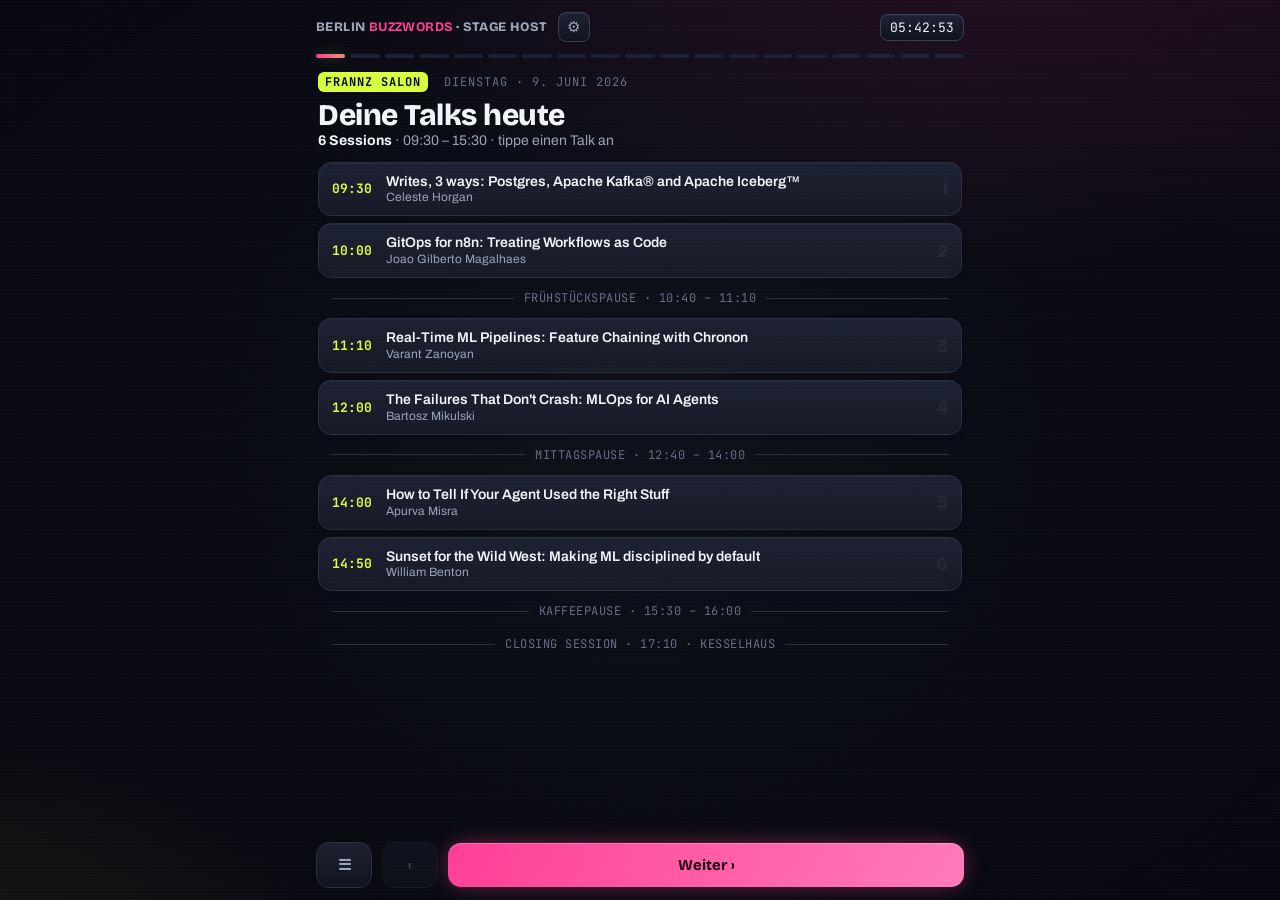
==== v2/index.html @ 4cacd357 "Add v2/ with redesigned Stage Host; restore original at root - index.html (root): original design, f" ====
<!DOCTYPE html>
<html lang="de">
<head>
<meta charset="UTF-8">
<meta name="viewport" content="width=device-width, initial-scale=1.0, viewport-fit=cover">
<title>Stage Host · Frannz Salon · Di 9. Juni</title>
<link rel="preconnect" href="https://fonts.googleapis.com">
<link rel="preconnect" href="https://fonts.gstatic.com" crossorigin>
<link href="https://fonts.googleapis.com/css2?family=Bricolage+Grotesque:opsz,wght@12..96,500;12..96,700;12..96,800&family=Archivo:wght@400;500;600&family=JetBrains+Mono:wght@500;700&display=swap" rel="stylesheet">
<style>
  :root{
    --bg:#070810;
    --bg2:#0f121c;
    --card:#151925;
    --card2:#1b2031;
    --line:#272d3e;
    --line2:#353d54;
    --ink:#f1f4fa;
    --mut:#99a2b8;
    --dim:#646c85;
    --accent:#d7ff3e;      /* electric lime – live signal / active */
    --accent-dim:#9cbf1d;
    --magenta:#ff3d93;     /* buzzwords brand spark */
    --amber:#ffb22e;       /* 10 min cue */
    --red:#ff544c;         /* 5 min / overrun */
    --green:#3fe39a;
    --radius:16px;
    --shadow:0 28px 70px -26px rgba(0,0,0,.85);
    --glow-lime:0 0 0 1px rgba(215,255,62,.55), 0 0 24px -3px rgba(215,255,62,.42);
    --glow-mag:0 0 22px -4px rgba(255,61,147,.55);
  }
  *{box-sizing:border-box;margin:0;padding:0;-webkit-tap-highlight-color:transparent}
  html,body{height:100%}
  body{
    background:
      radial-gradient(1300px 680px at 84% -14%, rgba(255,61,147,.14), transparent 60%),
      radial-gradient(1000px 560px at -12% 112%, rgba(215,255,62,.09), transparent 55%),
      radial-gradient(820px 820px at 50% 46%, rgba(38,45,66,.20), transparent 70%),
      var(--bg);
    color:var(--ink);
    font-family:"Archivo",system-ui,sans-serif;
    overflow:hidden;
    -webkit-font-smoothing:antialiased;
  }
  .app{height:100dvh;display:flex;flex-direction:column;max-width:680px;margin:0 auto;position:relative}

  /* top bar */
  .top{
    display:flex;align-items:center;gap:10px;
    padding:calc(env(safe-area-inset-top) + 12px) 16px 12px;
  }
  .brand{font-family:"Bricolage Grotesque";font-weight:800;letter-spacing:.4px;font-size:13px;color:var(--mut);text-transform:uppercase}
  .brand b{color:var(--magenta)}
  .clock{margin-left:auto;font-family:"JetBrains Mono";font-size:13px;color:var(--mut);background:var(--bg2);border:1px solid var(--line);padding:4px 9px;border-radius:8px}
  .gear{background:var(--bg2);border:1px solid var(--line);color:var(--mut);width:32px;height:30px;border-radius:8px;font-size:15px;cursor:pointer}
  .gear:active{transform:scale(.94)}

  /* progress dots */
  .rail{display:flex;gap:5px;padding:0 16px 8px}
  .rail .seg{flex:1;height:4px;border-radius:3px;background:var(--line);overflow:hidden;position:relative}
  .rail .seg.done{background:var(--mut)}
  .rail .seg.active{background:linear-gradient(90deg,var(--magenta),var(--accent))}

  /* stage */
  .stage{flex:1;position:relative;overflow:hidden}
  .slide{position:absolute;inset:0;padding:8px 18px 14px;display:flex;flex-direction:column;overflow-y:auto;
    opacity:0;transform:translateX(28px);pointer-events:none;transition:opacity .28s ease,transform .28s ease}
  .slide.show{opacity:1;transform:none;pointer-events:auto}
  .slide.left{transform:translateX(-28px)}

  .kicker{font-family:"JetBrains Mono";font-size:12px;letter-spacing:1px;text-transform:uppercase;color:var(--dim)}
  .kicker .pill{color:var(--bg);background:var(--accent);padding:2px 7px;border-radius:6px;font-weight:700;margin-right:8px}
  .kicker .ph{color:var(--magenta)}

  /* AGENDA */
  .agenda h1{font-family:"Bricolage Grotesque";font-weight:800;font-size:30px;line-height:1.02;margin:10px 0 2px;letter-spacing:-.5px}
  .agenda .sub{color:var(--mut);font-size:14px;margin-bottom:14px}
  .agenda .sub b{color:var(--ink)}
  .list{display:flex;flex-direction:column;gap:7px;padding-bottom:8px}
  .row{display:flex;align-items:center;gap:12px;background:var(--card);border:1px solid var(--line);border-radius:13px;padding:11px 13px;cursor:pointer;transition:border-color .15s,transform .08s}
  .row:active{transform:scale(.99)}
  .row .t{font-family:"JetBrains Mono";font-size:13px;color:var(--accent);min-width:42px;font-weight:700}
  .row .tt{font-size:14px;font-weight:600;line-height:1.2}
  .row .sp{font-size:12px;color:var(--mut)}
  .row .num{margin-left:auto;font-family:"Bricolage Grotesque";font-weight:800;font-size:18px;color:var(--line)}
  .row.now{border-color:var(--accent);box-shadow:0 0 0 1px var(--accent) inset}
  .row.now .num{color:var(--accent)}
  .brk{display:flex;align-items:center;gap:10px;padding:5px 13px;color:var(--dim);font-size:12px;font-family:"JetBrains Mono";text-transform:uppercase;letter-spacing:.5px}
  .brk::before,.brk::after{content:"";height:1px;background:var(--line);flex:1}
  .nowtag{margin-left:6px;font-family:"JetBrains Mono";font-size:10px;color:var(--bg);background:var(--magenta);padding:1px 6px;border-radius:20px;letter-spacing:.5px}

  /* OVERVIEW */
  .timeblock{font-family:"JetBrains Mono";font-weight:700;font-size:15px;color:var(--ink);margin-top:6px}
  .timeblock .dur{color:var(--mut);font-weight:500}
  .ov-title{font-family:"Bricolage Grotesque";font-weight:800;font-size:27px;line-height:1.05;letter-spacing:-.5px;margin:8px 0 14px}
  .spk{display:flex;align-items:center;gap:14px;background:var(--card);border:1px solid var(--line);border-radius:16px;padding:13px}
  .ava{width:74px;height:74px;border-radius:13px;object-fit:cover;background:var(--bg2);flex-shrink:0;border:1px solid var(--line)}
  .ava.ph{display:flex;align-items:center;justify-content:center;font-family:"Bricolage Grotesque";font-weight:800;font-size:26px;color:var(--magenta)}
  .spk .nm{font-family:"Bricolage Grotesque";font-weight:700;font-size:20px;line-height:1.05}
  .spk .rl{font-size:13px;color:var(--mut);margin-top:3px;line-height:1.25}
  .tags{display:flex;flex-wrap:wrap;gap:6px;margin-top:12px}
  .tag{font-size:11px;font-family:"JetBrains Mono";color:var(--mut);border:1px solid var(--line);border-radius:20px;padding:3px 9px}
  .startbox{margin-top:auto;padding-top:14px}
  .startlabel{font-size:12px;color:var(--dim);font-family:"JetBrains Mono";text-transform:uppercase;letter-spacing:1px}
  .starttime{font-family:"JetBrains Mono";font-weight:700;font-size:40px;line-height:1;margin-top:4px;letter-spacing:-1px}
  .starttime.live{color:var(--green)}
  .starttime.soon{color:var(--amber)}
  .starttime.done{color:var(--dim)}
  .starttime .u{font-size:18px;font-weight:500;color:var(--mut);letter-spacing:0}
  .startclock{font-family:"JetBrains Mono";font-size:14px;color:var(--mut);margin-top:6px}

  /* ANMODERATION */
  .anm-name{font-family:"Bricolage Grotesque";font-weight:700;font-size:18px;margin:8px 0 2px}
  .anm-name span{color:var(--magenta)}
  .script{background:var(--card);border:1px solid var(--line);border-left:3px solid var(--magenta);border-radius:14px;padding:18px 19px;font-size:23px;line-height:1.55;margin-top:10px}
  .script .sent{display:block;margin-bottom:9px}
  .script .hand{display:block;margin-top:14px;color:var(--accent);font-weight:700;font-size:24px}
  .anm-hint{margin-top:12px;font-size:12.5px;color:var(--mut);display:flex;gap:8px;align-items:flex-start;line-height:1.35}
  .anm-hint b{color:var(--ink)}
  .ttsbtn{display:inline-flex;align-items:center;gap:7px;margin-top:12px;background:var(--card);border:1px solid var(--line);color:var(--ink);font-family:"Bricolage Grotesque";font-weight:700;font-size:15px;padding:11px 17px;border-radius:11px;cursor:pointer}
  .ttsbtn:active{transform:scale(.98)}
  .ttsbtn.on{background:var(--magenta);border-color:var(--magenta);color:#1a0010}
  .ttsbtn:disabled{opacity:.5;cursor:default}

  /* COUNTDOWN */
  .cd-wrap{flex:1;display:flex;flex-direction:column;align-items:center;justify-content:center;text-align:center;gap:2px}
  .cd-for{font-size:14px;color:var(--mut);max-width:90%}
  .cd-for b{color:var(--ink)}
  .cd-time{font-family:"JetBrains Mono";font-weight:700;font-size:23vw;line-height:.92;letter-spacing:-2px;color:var(--green);transition:color .3s;cursor:pointer}
  .fstip{font-size:11px;color:var(--dim);font-family:"JetBrains Mono";letter-spacing:.5px;margin-top:2px}
  /* fullscreen speaker timer */
  .fs{position:fixed;inset:0;background:#04050a;display:none;flex-direction:column;align-items:center;justify-content:center;z-index:60;cursor:pointer}
  .fs.open{display:flex}
  .fs .num{font-family:"JetBrains Mono";font-weight:700;line-height:.86;font-size:42vw;letter-spacing:-4px;color:var(--green)}
  .fs .num.amber{color:var(--amber)}
  .fs .num.red{color:var(--red)}
  .fs .unit{font-family:"Bricolage Grotesque";font-weight:700;font-size:9vw;color:var(--mut);text-transform:uppercase;letter-spacing:6px;margin-top:1vw}
  .fs .sub{font-family:"JetBrains Mono";font-size:8vw;color:var(--dim);margin-top:4vw}
  .fs .hintc{position:absolute;bottom:calc(env(safe-area-inset-bottom) + 16px);font-size:12px;color:#262c3b;font-family:"JetBrains Mono";letter-spacing:1px}
  @media(min-width:520px){.fs .num{font-size:230px}.fs .unit{font-size:48px}.fs .sub{font-size:42px}}
  @media(min-width:520px){.cd-time{font-size:120px}}
  .cd-time.amber{color:var(--amber)}.cd-time.red{color:var(--red)}.cd-time.over{color:var(--red)}.cd-time.idle{color:var(--dim)}
  .cd-state{font-family:"JetBrains Mono";font-size:13px;letter-spacing:1px;text-transform:uppercase;color:var(--dim);min-height:18px}
  .cue{font-family:"JetBrains Mono";font-weight:700;font-size:14px;padding:6px 14px;border-radius:30px;margin-top:4px;min-height:0;opacity:0;transition:opacity .25s}
  .cue.on{opacity:1}
  .cue.c10{background:rgba(255,178,46,.15);color:var(--amber);border:1px solid var(--amber)}
  .cue.c5{background:rgba(255,90,82,.15);color:var(--red);border:1px solid var(--red)}
  .checklist{display:flex;gap:7px;flex-wrap:wrap;justify-content:center;margin-top:14px}
  .chk{font-size:12px;color:var(--mut);border:1px solid var(--line);background:var(--card);border-radius:20px;padding:6px 11px;cursor:pointer;transition:.12s}
  .chk:active{transform:scale(.96)}
  .chk.done{color:var(--green);border-color:var(--green);background:rgba(70,224,160,.08)}
  .chk.done::before{content:"✓ "}
  /* next-event footer */
  .nextbar{margin-top:14px;border-top:1px solid var(--line);padding-top:11px}
  .nextbar .lab{font-family:"JetBrains Mono";font-size:11px;letter-spacing:1px;text-transform:uppercase;color:var(--dim)}
  .nextbar .main{display:flex;align-items:baseline;gap:9px;margin-top:3px;flex-wrap:wrap}
  .nextbar .when{font-family:"JetBrains Mono";font-weight:700;font-size:16px;color:#ffffff;background:#1e2433;border:1px solid #323a4f;padding:4px 10px;border-radius:8px}
  .nextbar .when.brk{color:#fff;background:#7a1f4e;border-color:#a83a6e}
  /* speaker links */
  .links{display:flex;flex-wrap:wrap;gap:7px;margin-top:12px}
  .lnk{font-size:12.5px;color:var(--accent);text-decoration:none;border:1px solid var(--line);background:var(--card);border-radius:9px;padding:6px 11px}
  .lnk:active{transform:scale(.97)}
  /* end-time shift */
  .endshift{display:flex;align-items:center;gap:8px;margin-top:14px;font-size:12px;color:var(--mut);font-family:"JetBrains Mono"}
  .endshift button{width:36px;height:32px;border-radius:8px;border:1px solid var(--line);background:var(--card);color:var(--ink);font-size:16px;cursor:pointer}
  .endshift button:active{transform:scale(.95)}
  .endshift .eff{color:var(--ink);font-weight:700}
  .endshift .info{color:var(--amber)}
  .nextbar .desc{font-size:14px;color:var(--ink)}
  .nextbar .delta{font-family:"JetBrains Mono";font-size:12px;color:var(--mut)}
  .nextbar .after{font-size:12.5px;color:var(--mut);margin-top:4px}

  /* attendance */
  .att{display:flex;align-items:center;gap:8px;margin-top:10px;font-size:12px;color:var(--dim);font-family:"JetBrains Mono";text-transform:uppercase;letter-spacing:.5px}
  .att .opt{border:1px solid var(--line);border-radius:8px;padding:4px 10px;cursor:pointer;color:var(--mut);letter-spacing:0;text-transform:none;font-size:12px}
  .att .opt.sel{border-color:var(--accent);color:var(--accent);background:rgba(215,255,66,.07)}

  /* nav */
  .nav{display:flex;align-items:center;gap:10px;padding:10px 16px calc(env(safe-area-inset-bottom) + 12px)}
  .nav button{flex:1;background:var(--card);border:1px solid var(--line);color:var(--ink);font-family:"Bricolage Grotesque";font-weight:700;font-size:15px;padding:13px;border-radius:13px;cursor:pointer;transition:.1s;display:flex;align-items:center;justify-content:center;gap:7px}
  .nav button:active{transform:scale(.98)}
  .nav button.prev{flex:0 0 56px;color:var(--mut)}
  .nav button.next{background:linear-gradient(120deg,var(--magenta),#ff7ab8);border:none;color:#1a0010}
  .nav button:disabled{opacity:.35}
  .nav .home{flex:0 0 56px;background:var(--bg2);color:var(--mut)}

  /* settings sheet */
  .sheet{position:absolute;inset:0;background:rgba(6,7,11,.6);backdrop-filter:blur(4px);display:none;align-items:flex-end;z-index:30}
  .sheet.open{display:flex}
  .sheet .panel{width:100%;background:var(--bg2);border-top:1px solid var(--line);border-radius:20px 20px 0 0;padding:18px 20px calc(env(safe-area-inset-bottom) + 22px);box-shadow:var(--shadow)}
  .sheet h3{font-family:"Bricolage Grotesque";font-size:18px;margin-bottom:4px}
  .sheet p{font-size:13px;color:var(--mut);line-height:1.4;margin-bottom:14px}
  .offset{display:flex;align-items:center;gap:12px;justify-content:center}
  .offset button{width:48px;height:48px;border-radius:12px;border:1px solid var(--line);background:var(--card);color:var(--ink);font-size:22px;font-family:"JetBrains Mono";cursor:pointer}
  .offset .val{font-family:"JetBrains Mono";font-weight:700;font-size:26px;min-width:96px;text-align:center}
  .offset .val small{display:block;font-size:11px;color:var(--dim);font-weight:500;letter-spacing:.5px}
  .sheet .close{margin-top:16px;width:100%;padding:13px;border-radius:12px;border:none;background:var(--accent);color:#10130a;font-family:"Bricolage Grotesque";font-weight:700;font-size:15px;cursor:pointer}
  .sheet .reset{margin-top:8px;width:100%;padding:11px;border-radius:12px;border:1px solid var(--line);background:transparent;color:var(--mut);font-size:13px;cursor:pointer}

  /* ============================================================
     BACKSTAGE BROADCAST CONSOLE — design pass (CSS only)
     Atmosphere · depth · motion · escalating signal color
     ============================================================ */

  /* film grain + scanline + vignette — decorative, non-interactive */
  body::before{
    content:"";position:fixed;inset:0;z-index:9999;pointer-events:none;opacity:.045;
    mix-blend-mode:overlay;
    background-image:url("data:image/svg+xml,%3Csvg xmlns='http://www.w3.org/2000/svg' width='140' height='140'%3E%3Cfilter id='n'%3E%3CfeTurbulence type='fractalNoise' baseFrequency='0.85' numOctaves='3' stitchTiles='stitch'/%3E%3C/filter%3E%3Crect width='100%25' height='100%25' filter='url(%23n)'/%3E%3C/svg%3E");
  }
  body::after{
    content:"";position:fixed;inset:0;z-index:9998;pointer-events:none;
    background:
      repeating-linear-gradient(0deg, rgba(255,255,255,.016) 0 1px, transparent 1px 3px),
      radial-gradient(100% 100% at 50% 50%, transparent 60%, rgba(0,0,0,.4) 100%);
  }

  ::selection{background:var(--accent);color:#0a0d05}

  /* slide enter — orchestrated reveal on every render */
  .slide.show{animation:slideIn .44s cubic-bezier(.22,.85,.3,1) both}
  @keyframes slideIn{from{opacity:0;transform:translateX(22px) scale(.985)}to{opacity:1;transform:none}}
  .slide.show > *{animation:rise .5s cubic-bezier(.22,.85,.3,1) both}
  .slide.show > *:nth-child(1){animation-delay:.04s}
  .slide.show > *:nth-child(2){animation-delay:.10s}
  .slide.show > *:nth-child(3){animation-delay:.16s}
  .slide.show > *:nth-child(4){animation-delay:.22s}
  .slide.show > *:nth-child(5){animation-delay:.28s}
  .slide.show > *:nth-child(n+6){animation-delay:.32s}
  @keyframes rise{from{opacity:0;transform:translateY(11px)}to{opacity:1;transform:none}}

  /* top bar chrome — machined feel */
  .brand b{color:var(--magenta);text-shadow:var(--glow-mag)}
  .clock{background:linear-gradient(180deg,var(--card2),var(--bg2));border-color:var(--line2);
    box-shadow:inset 0 1px 0 rgba(255,255,255,.04);color:var(--ink)}
  .gear{background:linear-gradient(180deg,var(--card2),var(--bg2));border-color:var(--line2);
    box-shadow:inset 0 1px 0 rgba(255,255,255,.04);transition:transform .08s,border-color .15s}
  .gear:hover{border-color:var(--accent);color:var(--accent)}

  /* progress rail — animated live segment */
  .rail .seg{height:4px;background:#1a2031}
  .rail .seg.done{background:linear-gradient(90deg,var(--accent-dim),var(--mut))}
  .rail .seg.active{background:linear-gradient(90deg,var(--magenta),var(--accent));
    background-size:220% 100%;animation:railShimmer 2.6s linear infinite;
    box-shadow:0 0 12px -1px rgba(215,255,62,.5)}
  @keyframes railShimmer{to{background-position:-220% 0}}

  /* agenda rows — layered cards w/ staggered entrance + signal bar */
  .agenda h1{background:linear-gradient(96deg,var(--ink) 58%,var(--accent));-webkit-background-clip:text;background-clip:text;-webkit-text-fill-color:transparent;color:transparent}
  .row{position:relative;overflow:hidden;
    background:linear-gradient(180deg,var(--card2),var(--card));
    box-shadow:inset 0 1px 0 rgba(255,255,255,.03),0 2px 10px -6px rgba(0,0,0,.6);
    transition:border-color .15s,transform .08s,box-shadow .2s}
  .row:hover{border-color:var(--line2)}
  .list > *{animation:rise .5s cubic-bezier(.22,.85,.3,1) both}
  .list > *:nth-child(1){animation-delay:.06s}
  .list > *:nth-child(2){animation-delay:.10s}
  .list > *:nth-child(3){animation-delay:.14s}
  .list > *:nth-child(4){animation-delay:.18s}
  .list > *:nth-child(5){animation-delay:.22s}
  .list > *:nth-child(6){animation-delay:.26s}
  .list > *:nth-child(7){animation-delay:.30s}
  .list > *:nth-child(n+8){animation-delay:.34s}
  .row.now{border-color:var(--accent);box-shadow:var(--glow-lime),inset 0 1px 0 rgba(255,255,255,.05)}
  .row.now::before{content:"";position:absolute;left:0;top:9px;bottom:9px;width:3px;border-radius:0 3px 3px 0;
    background:linear-gradient(var(--accent),var(--magenta))}
  .row .num{color:#222838}

  /* "now" tag — recording-light pulse */
  .nowtag{color:#1a0010;background:var(--magenta);box-shadow:var(--glow-mag);animation:pulseTag 2s ease-in-out infinite}
  @keyframes pulseTag{0%,100%{box-shadow:0 0 0 0 rgba(255,61,147,0)}50%{box-shadow:0 0 16px -1px rgba(255,61,147,.7)}}

  /* speaker / cards — depth */
  .spk{background:linear-gradient(180deg,var(--card2),var(--card));box-shadow:var(--shadow),inset 0 1px 0 rgba(255,255,255,.03)}
  .ava{box-shadow:0 6px 18px -8px rgba(0,0,0,.7)}
  .ov-title{background:linear-gradient(94deg,var(--ink) 64%,var(--magenta));-webkit-background-clip:text;background-clip:text;-webkit-text-fill-color:transparent;color:transparent}
  .tag{background:rgba(255,255,255,.015)}
  .lnk{transition:border-color .15s,color .15s,transform .08s}
  .lnk:hover{border-color:var(--accent);color:var(--accent)}

  /* teleprompter script — the hero surface */
  .script{background:linear-gradient(180deg,var(--card2),var(--card));border-left-width:3px;
    box-shadow:var(--shadow),inset 0 1px 0 rgba(255,255,255,.03);position:relative;overflow:hidden}
  .script::before{content:"";position:absolute;left:0;top:0;bottom:0;width:3px;
    background:linear-gradient(var(--magenta),transparent);filter:blur(3px);opacity:.7}
  .script .hand{text-shadow:0 0 22px rgba(215,255,62,.4)}
  .ttsbtn{background:linear-gradient(180deg,var(--card2),var(--card));transition:transform .08s,border-color .15s,box-shadow .2s}
  .ttsbtn:hover{border-color:var(--magenta)}
  .ttsbtn.on{box-shadow:var(--glow-mag);animation:pulseTag 1.6s ease-in-out infinite}

  /* countdown — the centerpiece; glow escalates with state */
  .cd-time{text-shadow:0 0 34px rgba(63,227,154,.32);transition:color .3s,text-shadow .3s}
  .cd-time.amber{text-shadow:0 0 34px rgba(255,178,46,.36)}
  .cd-time.red,.cd-time.over{text-shadow:0 0 38px rgba(255,84,76,.42);animation:throb 1.1s ease-in-out infinite}
  .cd-time.idle{text-shadow:none}
  @keyframes throb{0%,100%{opacity:1}50%{opacity:.74}}
  .cd-state{color:var(--mut)}
  .cue.on{animation:cueIn .3s cubic-bezier(.22,.85,.3,1) both}
  @keyframes cueIn{from{opacity:0;transform:translateY(5px)}to{opacity:1;transform:none}}

  /* checklist / attendance toggles */
  .chk{background:linear-gradient(180deg,var(--card2),var(--card));transition:.14s}
  .chk:hover{border-color:var(--line2)}
  .chk.done{box-shadow:0 0 0 1px rgba(63,227,154,.4),0 0 16px -6px rgba(63,227,154,.5)}
  .att .opt.sel{box-shadow:0 0 14px -6px rgba(215,255,62,.6)}
  .endshift button{background:linear-gradient(180deg,var(--card2),var(--card));transition:transform .08s,border-color .15s}
  .endshift button:hover{border-color:var(--accent);color:var(--accent)}

  /* next-up footer chips */
  .nextbar .when{background:linear-gradient(180deg,#222a3c,#161b29);border-color:var(--line2);
    box-shadow:inset 0 1px 0 rgba(255,255,255,.05)}
  .nextbar .when.brk{background:linear-gradient(180deg,#7a1f4e,#5a153a);border-color:#a83a6e}

  /* nav — primary as a lit "advance" key */
  .nav button{background:linear-gradient(180deg,var(--card2),var(--card));transition:transform .1s,border-color .15s,box-shadow .2s}
  .nav button:not(.next):hover{border-color:var(--line2)}
  .nav button.next{position:relative;background:linear-gradient(120deg,var(--magenta),#ff7ab8);
    box-shadow:var(--glow-mag),inset 0 1px 0 rgba(255,255,255,.25)}
  .nav button.next:hover{box-shadow:0 0 26px -3px rgba(255,61,147,.7),inset 0 1px 0 rgba(255,255,255,.3)}
  .nav .home{background:linear-gradient(180deg,var(--card2),var(--bg2))}

  /* settings sheet + close key */
  .sheet{background:rgba(4,5,11,.66)}
  .sheet .panel{background:linear-gradient(180deg,#141826,var(--bg2))}
  .sheet .close{box-shadow:var(--glow-lime)}
  .offset button{background:linear-gradient(180deg,var(--card2),var(--card));transition:transform .08s,border-color .15s}
  .offset button:hover{border-color:var(--accent);color:var(--accent)}

  /* fullscreen speaker timer — vignette + big signal glow */
  .fs{background:radial-gradient(120% 120% at 50% 42%, #0a0c14 0%, #04050a 70%)}
  .fs .num{text-shadow:0 0 60px rgba(63,227,154,.4)}
  .fs .num.amber{text-shadow:0 0 60px rgba(255,178,46,.4)}
  .fs .num.red{text-shadow:0 0 70px rgba(255,84,76,.48);animation:throb 1.1s ease-in-out infinite}

  /* respect reduced-motion */
  @media (prefers-reduced-motion: reduce){
    *,*::before,*::after{animation-duration:.001ms!important;animation-iteration-count:1!important;transition-duration:.01ms!important}
  }
</style>
</head>
<body>
<div class="app">
  <div class="top">
    <div class="brand">Berlin <b>Buzzwords</b> · Stage Host</div>
    <button class="gear" id="gear" aria-label="Einstellungen">⚙</button>
    <div class="clock" id="clock">--:--:--</div>
  </div>
  <div class="rail" id="rail"></div>
  <div class="stage" id="stage"></div>
  <div class="nav">
    <button class="home" id="homeBtn" aria-label="Agenda">☰</button>
    <button class="prev" id="prevBtn" aria-label="Zurück">‹</button>
    <button class="next" id="nextBtn">Weiter ›</button>
  </div>

  <div class="sheet" id="sheet">
    <div class="panel">
      <h3>Programm-Versatz</h3>
      <p>Standard ist die geplante Uhrzeit aus dem Schedule. Läuft das Programm vor oder nach, kannst du hier alle Countdowns verschieben.</p>
      <div class="offset">
        <button id="offMinus">−</button>
        <div class="val"><span id="offVal">0</span> min<small id="offHint">nach Plan</small></div>
        <button id="offPlus">+</button>
      </div>
      <button class="close" id="closeSheet">Fertig</button>
      <button class="reset" id="resetState">Häkchen & Anwesenheit zurücksetzen</button>
    </div>
  </div>

  <div class="fs" id="fs">
    <div class="num" id="fsNum">–</div>
    <div class="unit" id="fsUnit">min</div>
    <div class="sub" id="fsSub"></div>
    <div class="hintc">tippen zum Schließen</div>
  </div>
</div>

<script>
/* ---------- DATA (Frannz Salon · Dienstag, 9. Juni 2026) ---------- */
const DAY = [2026,5,9]; // JS month 0-based -> Juni = 5
const AV = "https://program.berlinbuzzwords.de/media/avatars/";

const talks = [
  { n:1, start:"09:30", end:"09:50", type:"Short Talk",
    title:"Writes, 3 ways: Postgres, Apache Kafka\u00ae and Apache Iceberg\u2122",
    speaker:"Celeste Horgan", role:"Sr. OSS Developer Advocate & OSPO Lead \u00b7 Snowflake",
    tags:["Data Science","Scale","Store","Short Talk \u00b7 20 min"],
    photo:AV+"KVW9PZ_xJNiKyO.webp",
    url:"https://2026.berlinbuzzwords.de/session/writes-3-ways-postgres-apache-kafka-and-apache-iceberg/",
    intro:`Good morning, everyone, and welcome to the Frannz Salon! Great to see you bright and early. The best way to learn something new is to compare it to something you already know. Our first speaker does exactly that. She will look at three popular data tools \u2014 Postgres, Apache Kafka, and Apache Iceberg \u2014 and how each one writes data. Along the way, we will see how data storage has changed over the years. She leads open source work at Snowflake.`,
    hand:`Joining us from the open-source team at Snowflake, let's give a warm welcome to Celeste Horgan!`,
    links:[{l:"LinkedIn",u:"https://www.linkedin.com/in/celeste-horgan/"},{l:"Buzzwords-Profil",u:"https://2026.berlinbuzzwords.de/speaker/celeste-horgan/"},{l:"Talk-Seite",u:"https://2026.berlinbuzzwords.de/session/writes-3-ways-postgres-apache-kafka-and-apache-iceberg/"}],
    next:{kind:"talk", time:"10:00", desc:"Talk 2 \u00b7 Joao Gilberto Magalhaes", after:null} },

  { n:2, start:"10:00", end:"10:40", type:"Talk",
    title:"GitOps for n8n: Treating Workflows as Code",
    speaker:"Joao Gilberto Magalhaes", role:"Software Developer & DevOps / Platform Engineer",
    tags:["Operations","Scale","Talk \u00b7 40 min"],
    photo:AV+"BNZBWR_Tmph8m6.webp",
    url:"https://2026.berlinbuzzwords.de/session/gitops-for-n8n-treating-workflows-as-code/",
    intro:`Welcome back. Many teams build automation workflows by clicking around in a tool, then copy them by hand between systems. That makes changes hard to track. Our next speaker built an open source tool to fix this. It brings \u201cGitOps\u201d to n8n: you keep your workflows in Git, review them, and deploy them safely. He will show it live, with rollbacks and real lessons. He is a software developer and platform engineer.`,
    hand:`Straight from the world of platform engineering, the stage is yours, Joao Gilberto Magalhaes!`,
    links:[{l:"LinkedIn",u:"https://linkedin.com/in/byjg"},{l:"Buzzwords-Profil",u:"https://2026.berlinbuzzwords.de/speaker/joao-gilberto-magalhaes/"},{l:"Talk-Seite",u:"https://2026.berlinbuzzwords.de/session/gitops-for-n8n-treating-workflows-as-code/"}],
    next:{kind:"break", time:"10:40", desc:"Fr\u00fchst\u00fcckspause", brkEnd:"11:10",
          after:{time:"11:10", desc:"Talk 3 \u00b7 Varant Zanoyan"}} },

  { n:3, start:"11:10", end:"11:50", type:"Talk",
    title:"Real-Time ML Pipelines: Feature Chaining with Chronon",
    speaker:"Varant Zanoyan", role:"Co-Founder \u00b7 Zipline AI \u00b7 Chronon author",
    tags:["Data Science","Search","Stream","Talk \u00b7 40 min"],
    photo:AV+"EUZAP8_Epe70ar.webp",
    url:"https://2026.berlinbuzzwords.de/session/real-time-ml-pipelines-feature-chaining-with-chronon/",
    intro:`Our next talk is about speed. Modern machine learning needs fresh data in real time \u2014 often in less than a tenth of a second. That is very hard to do. Our speaker helped build Chronon, an open source platform made for exactly this. Using a search example, he will show how to mix embeddings with other data while keeping things fast. He spent more than ten years building data systems at Airbnb and Palantir, and now co-founded Zipline AI.`,
    hand:`Coming to us from Zipline AI, over to you, Varant Zanoyan!`,
    links:[{l:"Buzzwords-Profil",u:"https://2026.berlinbuzzwords.de/speaker/varant-zanoyan/"},{l:"Talk-Seite",u:"https://2026.berlinbuzzwords.de/session/real-time-ml-pipelines-feature-chaining-with-chronon/"}],
    next:{kind:"talk", time:"12:00", desc:"Talk 4 \u00b7 Bartosz Mikulski", after:null} },

  { n:4, start:"12:00", end:"12:40", type:"Talk",
    title:"The Failures That Don't Crash: MLOps for AI Agents",
    speaker:"Bartosz Mikulski", role:"Senior Data Engineer \u00b7 Start.io",
    tags:["Data Science","Operations","Talk \u00b7 40 min"],
    photo:AV+"FBBMGW_isrE4QY.webp",
    url:"https://2026.berlinbuzzwords.de/session/the-failures-that-dont-crash-mlops-for-ai-agents/",
    intro:`Welcome back from lunch! I hope you ate well. AI agents often fail in a quiet way: they give a confident answer that is simply wrong, and nothing crashes. Our next speaker takes four trusted ideas from large systems and shows how to use them with AI agents \u2014 like shadow testing and smarter circuit breakers. He is a Senior Data Engineer at Start.io and has written hundreds of articles on this topic.`,
    hand:`All the way from Start.io, please give it up for Bartosz Mikulski!`,
    links:[{l:"Blog",u:"https://mikulskibartosz.name"},{l:"LinkedIn",u:"https://www.linkedin.com/in/mikulskibartosz/"},{l:"Buzzwords-Profil",u:"https://2026.berlinbuzzwords.de/speaker/bartosz-mikulski/"},{l:"Talk-Seite",u:"https://2026.berlinbuzzwords.de/session/the-failures-that-dont-crash-mlops-for-ai-agents/"}],
    next:{kind:"break", time:"12:40", desc:"Mittagspause", brkEnd:"14:00",
          after:{time:"14:00", desc:"Talk 5 \u00b7 Apurva Misra"}} },

  { n:5, start:"14:00", end:"14:40", type:"Talk",
    title:"How to Tell If Your Agent Used the Right Stuff",
    speaker:"Apurva Misra", role:"ML Engineer & Founder \u00b7 Sentick",
    tags:["Data Science","Operations","Stories","Talk \u00b7 40 min"],
    photo:AV+"H798FW_8wZ5nd6.webp",
    url:"https://2026.berlinbuzzwords.de/session/how-to-tell-if-your-agent-used-the-right-stuff/",
    intro:`Our next talk stays with AI agents. Many \u201cagent failures\u201d are really context problems in disguise: the agent never saw the right information. Our speaker will show how to check what your agent actually used \u2014 with tracing, good test sets, and small probe questions. That way you can measure quality, not just guess. She is a machine learning engineer and the founder of Sentick.`,
    hand:`Joining us from Sentick, a big welcome for Apurva Misra!`,
    links:[{l:"LinkedIn",u:"https://www.linkedin.com/in/misraapurva/"},{l:"Buzzwords-Profil",u:"https://2026.berlinbuzzwords.de/speaker/apurva-misra/"},{l:"Talk-Seite",u:"https://2026.berlinbuzzwords.de/session/how-to-tell-if-your-agent-used-the-right-stuff/"}],
    next:{kind:"talk", time:"14:50", desc:"Talk 6 \u00b7 William Benton", after:null} },

  { n:6, start:"14:50", end:"15:30", type:"Talk",
    title:"Sunset for the Wild West: Making ML disciplined by default",
    speaker:"William Benton", role:"Software Engineer \u00b7 NVIDIA",
    tags:["Data Science","Operations","Scale","Talk \u00b7 40 min"],
    photo:AV+"V7EF3R_GZC4FA0.webp",
    url:"https://2026.berlinbuzzwords.de/session/sunset-for-the-wild-west-making-ml-disciplined-by-default/",
    intro:`This is our last talk here in the Frannz Salon today. Many machine learning tricks start as clever hacks that just happen to work. But building real, reliable systems needs more order than that. Our last speaker shares an open source stack that helps both researchers and infrastructure teams \u2014 and shows their goals are closer than they think. He is a software engineer at NVIDIA.`,
    hand:`Straight from the team at NVIDIA, let's hear it for William Benton!`,
    links:[{l:"LinkedIn",u:"https://www.linkedin.com/in/willbenton/"},{l:"Fediverse",u:"https://fedi.freevariable.com/@willb"},{l:"Buzzwords-Profil",u:"https://2026.berlinbuzzwords.de/speaker/william-benton/"},{l:"Talk-Seite",u:"https://2026.berlinbuzzwords.de/session/sunset-for-the-wild-west-making-ml-disciplined-by-default/"}],
    next:{kind:"break", time:"15:30", desc:"Kaffeepause", brkEnd:"16:00",
          after:{time:"17:10", desc:"Closing Session \u00b7 Kesselhaus"}} },
];

/* ---------- time helpers ---------- */
function hm(str){const [h,m]=str.split(":").map(Number);const d=new Date(DAY[0],DAY[1],DAY[2],h,m,0,0);return d;}
let offsetMin = 0; // schedule offset
function nowAdj(){ return new Date(Date.now() - offsetMin*60000); } // subtracting offset = "Programm läuft +X min später"
function fmtClock(d){return d.toLocaleTimeString("de-DE",{hour:"2-digit",minute:"2-digit",second:"2-digit"});}
function pad(n){return String(n).padStart(2,"0");}
function fmtHM(d){return pad(d.getHours())+":"+pad(d.getMinutes());}
function effEnd(t){return new Date(hm(t.end).getTime() + ((endShift[t.n]||0)*60000));}
function diffParts(ms){const s=Math.max(0,Math.round(ms/1000));return {m:Math.floor(s/60),s:s%60,neg:ms<0};}

/* ---------- state ---------- */
let slides = [];           // flat list {talkIdx, kind}
let cur = 0;
const att = {};            // attendance per talk n
const checks = {};         // checklist done per "n-key"
const endShift = {};       // per-talk end-time shift in minutes
let fsOpen = false;        // fullscreen speaker timer

function buildSlides(){
  slides = [{kind:"agenda"}];
  talks.forEach((t,i)=>{
    slides.push({kind:"overview",ti:i});
    slides.push({kind:"anmod",ti:i});
    slides.push({kind:"count",ti:i});
  });
}

/* ---------- rendering ---------- */
const stage=document.getElementById("stage");
const rail=document.getElementById("rail");

function render(){
  if(window.speechSynthesis) window.speechSynthesis.cancel();
  // rail
  rail.innerHTML="";
  slides.forEach((s,i)=>{
    const seg=document.createElement("div");
    seg.className="seg"+(i<cur?" done":"")+(i===cur?" active":"");
    rail.appendChild(seg);
  });
  // slide
  const s=slides[cur];
  let html="";
  if(s.kind==="agenda") html=renderAgenda();
  else if(s.kind==="overview") html=renderOverview(talks[s.ti]);
  else if(s.kind==="anmod") html=renderAnmod(talks[s.ti]);
  else if(s.kind==="count") html=renderCount(talks[s.ti]);
  stage.innerHTML=`<div class="slide show">${html}</div>`;
  bindSlide(s);
  document.getElementById("prevBtn").disabled = cur===0;
  const nb=document.getElementById("nextBtn");
  nb.textContent = cur>=slides.length-1 ? "Ende" : "Weiter ›";
  nb.disabled = cur>=slides.length-1;
}

function curState(){
  const n=nowAdj();
  // find current/next talk for agenda highlight
  let idx=-1;
  for(let i=0;i<talks.length;i++){
    if(n < hm(talks[i].end)){ idx=i; break; }
  }
  return {n, liveIdx:idx};
}

function renderAgenda(){
  const {n,liveIdx}=curState();
  let rows="";
  const breaksAfter={2:["Frühstückspause","10:40 – 11:10"],4:["Mittagspause","12:40 – 14:00"],6:["Kaffeepause","15:30 – 16:00"]};
  talks.forEach((t,i)=>{
    const isNow = (i===liveIdx);
    const tag = isNow ? `<span class="nowtag">${n>=hm(t.start)?'LÄUFT':'GLEICH'}</span>` : "";
    rows+=`<div class="row ${isNow?'now':''}" data-go="${1+i*3}">
      <div class="t">${t.start}</div>
      <div><div class="tt">${esc(t.title)}${tag}</div><div class="sp">${esc(t.speaker)}</div></div>
      <div class="num">${t.n}</div></div>`;
    if(breaksAfter[t.n]) rows+=`<div class="brk">${breaksAfter[t.n][0]} · ${breaksAfter[t.n][1]}</div>`;
  });
  rows+=`<div class="brk">Closing Session · 17:10 · Kesselhaus</div>`;
  return `<div class="agenda">
    <div class="kicker"><span class="pill">FRANNZ SALON</span> Dienstag · 9. Juni 2026</div>
    <h1>Deine Talks heute</h1>
    <div class="sub"><b>6 Sessions</b> · 09:30 – 15:30 · tippe einen Talk an</div>
    <div class="list">${rows}</div>
  </div>`;
}

function renderOverview(t){
  return `<div class="kicker"><span class="pill">TALK ${t.n}/8</span> ${esc(t.type)}</div>
    <div class="timeblock">${t.start} – ${t.end} <span class="dur">· Frannz Salon</span></div>
    <div class="ov-title">${esc(t.title)}</div>
    <div class="spk">
      <img class="ava" src="${t.photo}" alt="${esc(t.speaker)}"
           onerror="this.outerHTML='<div class=&quot;ava ph&quot;>${initials(t.speaker)}</div>'">
      <div><div class="nm">${esc(t.speaker)}</div><div class="rl">${esc(t.role)}</div></div>
    </div>
    <div class="tags">${t.tags.map(x=>`<span class="tag">${esc(x)}</span>`).join("")}</div>
    <div class="links">${t.links.map(x=>`<a class="lnk" href="${x.u}" target="_blank" rel="noopener">${esc(x.l)} ↗</a>`).join("")}</div>
    <div class="startbox">
      <div class="startlabel" id="ovlab">beginnt in</div>
      <div class="starttime" id="ovtime" data-start="${t.start}" data-end="${t.end}">– min</div>
      <div class="startclock">${t.start} Uhr</div>
    </div>`;
}

function renderAnmod(t){
  return `<div class="kicker">Anmoderation · <span class="ph">Talk ${t.n}</span></div>
    <div class="anm-name">${esc(t.title)} · <span>${esc(t.speaker)}</span></div>
    <div class="script">${splitSentences(t.intro).map(x=>`<span class="sent">${esc(x)}</span>`).join("")}<span class="hand">${esc(t.hand)}</span></div>
    <button class="ttsbtn" id="ttsBtn">🔊&nbsp;Vorlesen</button>
    <div class="anm-hint">🎤 <span><b>Vor dem Talk:</b> Mikro beim Audio-Engineer abholen, Laptop an HDMI anschließen, fragen wie viel Zeit für Q&amp;A geplant ist (ist in der Session-Zeit enthalten).</span></div>`;
}

function renderCount(t){
  const nx=t.next;
  let whenCls = nx.kind==="break" ? "brk" : "";
  let nextMain = `<span class="when ${whenCls}">${nx.time}</span><span class="desc">${esc(nx.desc)}${nx.brkEnd?` (bis ${nx.brkEnd})`:''}</span><span class="delta" id="nxdelta"></span>`;
  let afterLine = nx.after ? `<div class="after">danach ${nx.after.time} · ${esc(nx.after.desc)}</div>` : "";
  if(nx.kind==="event") afterLine = `<div class="after">Das war dein letzter Talk heute 🎉 — danke!</div>`;
  const aSel=att[t.n]||"";
  return `<div class="kicker">Restzeit · <span class="ph">Talk ${t.n}</span> · Ende geplant ${t.end}</div>
    <div class="cd-wrap">
      <div class="cd-for"><b>${esc(t.speaker)}</b> — ${esc(t.title)}</div>
      <div class="cd-time" id="cdtime" data-start="${t.start}" data-end="${t.end}">--:--</div>
      <div class="cd-state" id="cdstate"></div>
      <div class="fstip">↗ auf die Zeit tippen = Vollbild für den Speaker</div>
      <div class="cue" id="cue"></div>
      <div class="checklist">
        ${chk(t.n,"thank","Speaker gedankt")}
        ${chk(t.n,"archive","Fragen archiviert")}
      </div>
      <div class="att">Auslastung:
        <span class="opt ${aSel==='low'?'sel':''}" data-att="${t.n}" data-val="low">niedrig</span>
        <span class="opt ${aSel==='med'?'sel':''}" data-att="${t.n}" data-val="med">mittel</span>
        <span class="opt ${aSel==='full'?'sel':''}" data-att="${t.n}" data-val="full">voll</span>
      </div>
      <div class="endshift">Ende <span class="eff" id="effend">${t.end}</span>
        <button data-endn="${t.n}" data-dir="-1" aria-label="Ende minus 1 Minute">−1</button>
        <button data-endn="${t.n}" data-dir="1" aria-label="Ende plus 1 Minute">+1</button>
        <span class="info" id="endinfo"></span>
      </div>
    </div>
    <div class="nextbar">
      <div class="lab">Als Nächstes</div>
      <div class="main">${nextMain}</div>
      ${afterLine}
    </div>`;
}
function chk(n,key,label){const on=checks[n+"-"+key]?"done":"";return `<span class="chk ${on}" data-chk="${n}-${key}">${esc(label)}</span>`;}

/* ---------- live ticking ---------- */
function updateFs(t,st,en,n){
  const num=document.getElementById("fsNum"),unit=document.getElementById("fsUnit"),sub=document.getElementById("fsSub");
  if(!num) return;
  num.className="num";
  const rem=(n<st)?(en-st):(en-n);
  if(rem>0){
    const mins=Math.ceil(rem/60000),p=diffParts(rem);
    num.textContent=mins; unit.textContent="min"; sub.textContent=`${pad(p.m)}:${pad(p.s)}`;
    if(n>=st){const ml=rem/60000; if(ml<=5)num.classList.add("red"); else if(ml<=10)num.classList.add("amber");}
  } else {
    const o=diffParts(n-en);
    num.textContent="0"; num.classList.add("red"); unit.textContent="min"; sub.textContent=`+${pad(o.m)}:${pad(o.s)} über`;
  }
}

function resetTtsBtn(btn){if(btn){btn.classList.remove("on");btn.innerHTML="🔊&nbsp;Vorlesen";}}
function toggleTts(t,btn){
  const synth=window.speechSynthesis;
  if(!synth){btn.textContent="🔇 nicht verfügbar";btn.disabled=true;return;}
  if(synth.speaking){synth.cancel();resetTtsBtn(btn);return;}
  const u=new SpeechSynthesisUtterance(t.intro+"  "+t.hand);
  u.lang="en-US";u.rate=0.95;u.pitch=1;
  const v=synth.getVoices().find(x=>/^en[-_]/i.test(x.lang)||x.lang==="en");
  if(v)u.voice=v;
  u.onend=()=>resetTtsBtn(btn);
  u.onerror=()=>resetTtsBtn(btn);
  btn.classList.add("on");btn.innerHTML="⏹&nbsp;Stopp";
  synth.cancel();synth.speak(u);
}

function tick(){
  document.getElementById("clock").textContent=fmtClock(new Date());
  const s=slides[cur];
  const n=nowAdj();
  if(s.kind==="overview"){
    const t=talks[s.ti];
    const el=document.getElementById("ovtime"), lab=document.getElementById("ovlab");
    if(el){
      const st=hm(t.start), en=effEnd(t);
      el.className="starttime";
      if(n<st){const mins=Math.ceil((st-n)/60000);el.innerHTML=`${mins}<span class="u"> min</span>`;el.classList.add("soon");lab.textContent="beginnt in";}
      else if(n<en){const mins=Math.ceil((en-n)/60000);el.innerHTML=`${mins}<span class="u"> min</span>`;el.classList.add("live");lab.textContent="läuft · noch";}
      else{el.textContent="beendet";el.classList.add("done");lab.textContent="abgeschlossen";}
    }
  }
  if(s.kind==="count"){
    const t=talks[s.ti];
    const el=document.getElementById("cdtime");
    if(el){
      const st=hm(t.start), en=effEnd(t), sh=endShift[t.n]||0;
      const state=document.getElementById("cdstate"), cue=document.getElementById("cue");
      const ee=document.getElementById("effend"); if(ee) ee.textContent=fmtHM(en);
      const ei=document.getElementById("endinfo"); if(ei) ei.textContent= sh!==0?`(${sh>0?'+':''}${sh} min)`:"";
      el.className="cd-time";cue.className="cue";
      if(n<st){
        const ps=diffParts(st-n);
        el.textContent=`${pad(diffParts(en-st).m)}:00`;el.classList.add("idle");
        state.textContent=`Talk startet in ${pad(ps.m)}:${pad(ps.s)} (Plan)`;
      } else if(n<en){
        const left=en-n;const p=diffParts(left);
        el.textContent=`${pad(p.m)}:${pad(p.s)}`;
        const minLeft=left/60000;
        if(minLeft<=5){el.classList.add("red");cue.classList.add("on","c5");cue.textContent="🟥 5-Min-Karte zeigen";}
        else if(minLeft<=10){el.classList.add("amber");cue.classList.add("on","c10");cue.textContent="🟧 10-Min-Karte zeigen";}
        state.textContent="verbleibend";
      } else {
        const over=diffParts(n-en);
        el.textContent=`+${pad(over.m)}:${pad(over.s)}`;el.classList.add("over");
        state.textContent="ÜBER PLAN · bitte zum Schluss kommen";
        cue.classList.add("on","c5");cue.textContent="🔴 Session beenden & Speaker danken";
      }
      const dxEl=document.getElementById("nxdelta");
      if(dxEl){const nx=t.next;const d=Math.round((hm(nx.time)-en)/60000);dxEl.textContent= d>=0?`+${d} Min nach Talk-Ende`:`${d} Min – Überschneidung`;}
      if(fsOpen) updateFs(t,st,en,n);
    }
  }
}

/* ---------- interactions ---------- */
function bindSlide(s){
  stage.querySelectorAll("[data-go]").forEach(el=>el.onclick=()=>{cur=+el.dataset.go;render();});
  stage.querySelectorAll("[data-chk]").forEach(el=>el.onclick=()=>{const k=el.dataset.chk;checks[k]=!checks[k];el.classList.toggle("done");});
  stage.querySelectorAll("[data-att]").forEach(el=>el.onclick=()=>{
    const n=el.dataset.att; att[n]=el.dataset.val;
    el.parentElement.querySelectorAll(".opt").forEach(o=>o.classList.remove("sel"));el.classList.add("sel");
  });
  stage.querySelectorAll("[data-endn]").forEach(el=>el.onclick=()=>{
    const k=el.dataset.endn; endShift[k]=(endShift[k]||0)+parseInt(el.dataset.dir,10); tick();
  });
  const cdt=document.getElementById("cdtime"); if(cdt) cdt.onclick=()=>toggleFs(true);
  const ttsBtn=document.getElementById("ttsBtn"); if(ttsBtn){const t=talks[s.ti]; ttsBtn.onclick=()=>toggleTts(t,ttsBtn);}
  tick();
}
function go(d){if(fsOpen)return;const t=cur+d;if(t>=0&&t<slides.length){cur=t;render();}}
document.getElementById("nextBtn").onclick=()=>go(1);
document.getElementById("prevBtn").onclick=()=>go(-1);
document.getElementById("homeBtn").onclick=()=>{cur=0;render();};
document.addEventListener("keydown",e=>{
  if(e.key==="Escape"&&fsOpen){toggleFs(false);return;}
  if(fsOpen)return;
  if(e.key==="ArrowRight")go(1);
  else if(e.key==="ArrowLeft")go(-1);
  else if(e.key==="ArrowUp"){cur=0;render();}
});
// swipe
let sx=0;
stage.addEventListener("touchstart",e=>sx=e.touches[0].clientX,{passive:true});
stage.addEventListener("touchend",e=>{const dx=e.changedTouches[0].clientX-sx;if(Math.abs(dx)>55)go(dx<0?1:-1);},{passive:true});

/* settings */
const sheet=document.getElementById("sheet");
const fs=document.getElementById("fs");
function toggleFs(v){fsOpen=(v===undefined)?!fsOpen:v;fs.classList.toggle("open",fsOpen);if(fsOpen)tick();}
fs.onclick=()=>toggleFs(false);
document.getElementById("gear").onclick=()=>sheet.classList.add("open");
document.getElementById("closeSheet").onclick=()=>sheet.classList.remove("open");
sheet.onclick=e=>{if(e.target===sheet)sheet.classList.remove("open");};
function setOff(v){offsetMin=v;document.getElementById("offVal").textContent=(v>0?"+":"")+v;
  document.getElementById("offHint").textContent = v===0?"nach Plan":(v>0?"Programm läuft später":"Programm läuft früher");}
document.getElementById("offPlus").onclick=()=>setOff(offsetMin+1);
document.getElementById("offMinus").onclick=()=>setOff(offsetMin-1);
document.getElementById("resetState").onclick=()=>{for(const k in checks)delete checks[k];for(const k in att)delete att[k];for(const k in endShift)delete endShift[k];setOff(0);render();sheet.classList.remove("open");};

/* helpers */
function esc(s){return String(s).replace(/[&<>"]/g,c=>({"&":"&amp;","<":"&lt;",">":"&gt;",'"':"&quot;"}[c]));}
function splitSentences(txt){const m=txt.match(/[^.!?]+[.!?]+["”’']*/g);return m?m.map(s=>s.trim()):[txt];}
function initials(name){return name.split(" ").map(w=>w[0]).slice(0,2).join("").toUpperCase();}

/* boot */
buildSlides();
render();
setInterval(tick,1000);
tick();
</script>
</body>
</html>
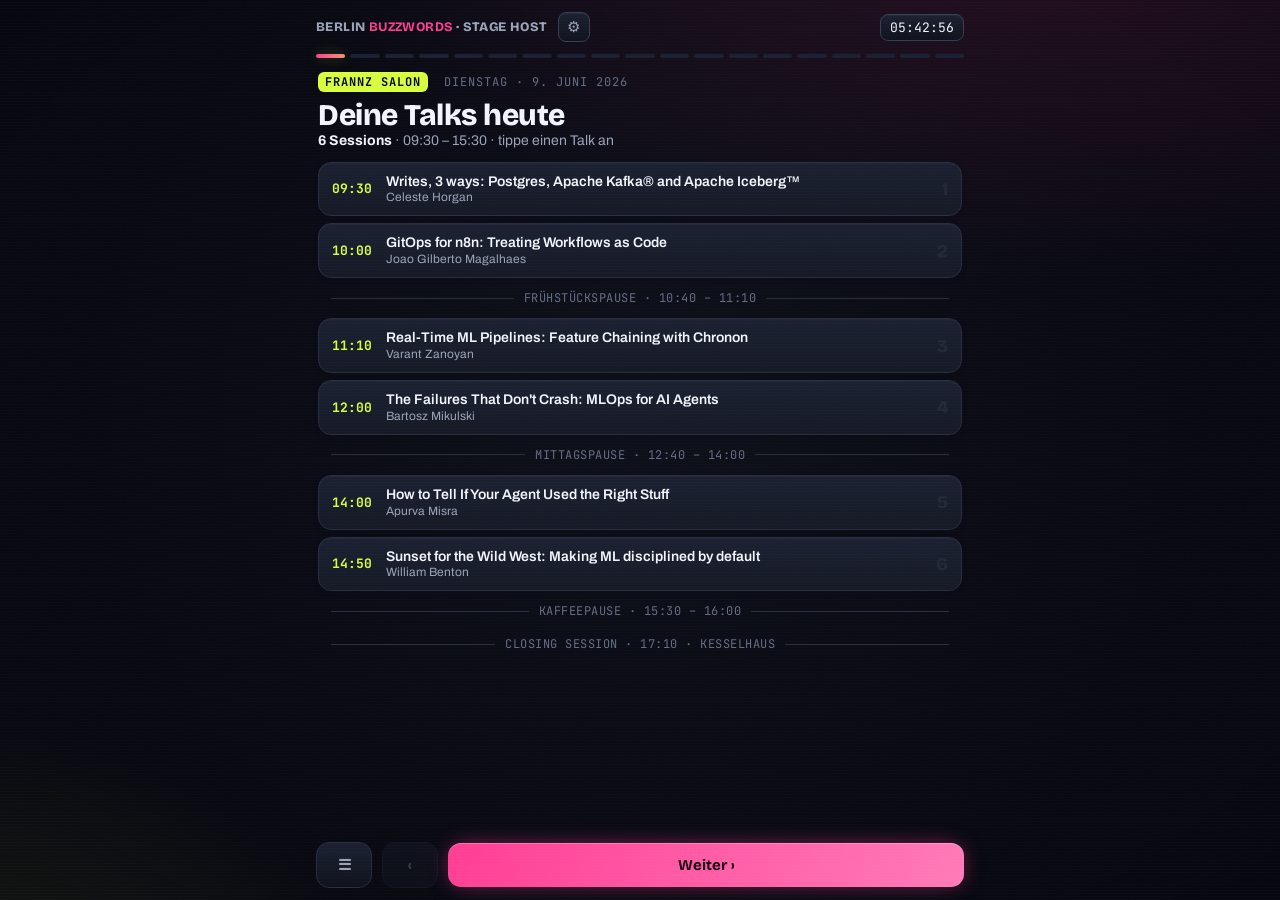
==== commit d68d748e: "v2: audio + screen-flash alerts at 10 and 5 min remaining - Web Audio beeps (2 calm beeps at 10 min," ====
--- a/v2/index.html
+++ b/v2/index.html
@@ -332,13 +332,21 @@
   .fs .num.amber{text-shadow:0 0 60px rgba(255,178,46,.4)}
   .fs .num.red{text-shadow:0 0 70px rgba(255,84,76,.48);animation:throb 1.1s ease-in-out infinite}
 
-  /* respect reduced-motion */
+  /* threshold flash overlay — blink/invert at 10 & 5 min remaining */
+  #flash{position:fixed;inset:0;z-index:10000;pointer-events:none;opacity:0;mix-blend-mode:difference;background:var(--amber)}
+  #flash.on10{background:var(--amber);animation:flashBlink .5s steps(1,end) 0s 16 both}
+  #flash.on5{background:var(--red);animation:flashBlink .34s steps(1,end) 0s 24 both}
+  @keyframes flashBlink{0%{opacity:0}50%{opacity:.92}100%{opacity:0}}
+
+  /* respect reduced-motion — also suppresses the strobe for photosensitivity */
   @media (prefers-reduced-motion: reduce){
     *,*::before,*::after{animation-duration:.001ms!important;animation-iteration-count:1!important;transition-duration:.01ms!important}
+    #flash{display:none}
   }
 </style>
 </head>
 <body>
+<div id="flash" aria-hidden="true"></div>
 <div class="app">
   <div class="top">
     <div class="brand">Berlin <b>Buzzwords</b> · Stage Host</div>
@@ -730,6 +738,67 @@
 function splitSentences(txt){const m=txt.match(/[^.!?]+[.!?]+["”’']*/g);return m?m.map(s=>s.trim()):[txt];}
 function initials(name){return name.split(" ").map(w=>w[0]).slice(0,2).join("").toUpperCase();}
 
+/* ---------- threshold alerts (v2): sound + screen flash at 10 & 5 min ---------- */
+let audioCtx=null;
+function unlockAudio(){
+  try{ if(!audioCtx) audioCtx=new (window.AudioContext||window.webkitAudioContext)(); }catch(e){}
+  if(audioCtx&&audioCtx.state==="suspended") audioCtx.resume();
+}
+// browsers require a user gesture before audio can play
+document.addEventListener("pointerdown",unlockAudio);
+document.addEventListener("keydown",unlockAudio);
+
+function beep(freq,start,dur,vol){
+  if(!audioCtx) return;
+  const t0=audioCtx.currentTime+start;
+  const osc=audioCtx.createOscillator(), g=audioCtx.createGain();
+  osc.type="square"; osc.frequency.value=freq;
+  g.gain.setValueAtTime(0,t0);
+  g.gain.linearRampToValueAtTime(vol,t0+0.012);
+  g.gain.setValueAtTime(vol,t0+Math.max(0.02,dur-0.04));
+  g.gain.linearRampToValueAtTime(0,t0+dur);
+  osc.connect(g).connect(audioCtx.destination);
+  osc.start(t0); osc.stop(t0+dur+0.02);
+}
+function playCue(level){
+  unlockAudio();
+  if(level===10){ beep(680,0,0.16,0.18); beep(680,0.24,0.16,0.18); }          // 10 min: two calm beeps
+  else { beep(880,0,0.14,0.20); beep(880,0.2,0.14,0.20); beep(880,0.4,0.24,0.22); } // 5 min: three urgent beeps
+}
+
+const flashEl=document.getElementById("flash");
+let flashTimer=null;
+function flashScreen(level){
+  if(!flashEl) return;
+  flashEl.classList.remove("on10","on5");
+  void flashEl.offsetWidth;                 // force reflow so the animation restarts
+  flashEl.classList.add(level===5?"on5":"on10");
+  clearTimeout(flashTimer);
+  flashTimer=setTimeout(()=>flashEl.classList.remove("on10","on5"),8000);
+}
+function fireAlert(level){ playCue(level); flashScreen(level); }
+
+// per-talk crossing detection so each threshold fires once, only while the talk runs
+const alertSt={};
+function checkAlerts(){
+  const n=nowAdj();
+  talks.forEach(t=>{
+    const st=hm(t.start), en=effEnd(t);
+    const a=alertSt[t.n]||(alertSt[t.n]={prev:undefined,f10:false,f5:false});
+    if(n>=st && n<en){
+      const rem=(en-n)/60000; // minutes remaining
+      if(a.prev!==undefined){
+        if(!a.f10 && a.prev>10 && rem<=10){ a.f10=true; fireAlert(10); }
+        if(!a.f5  && a.prev>5  && rem<=5 ){ a.f5=true;  fireAlert(5);  }
+      }
+      a.prev=rem;
+    } else {
+      a.prev=undefined; // outside the talk window — don't fire on (re)entry
+    }
+  });
+}
+setInterval(checkAlerts,1000);
+
 /* boot */
 buildSlides();
 render();
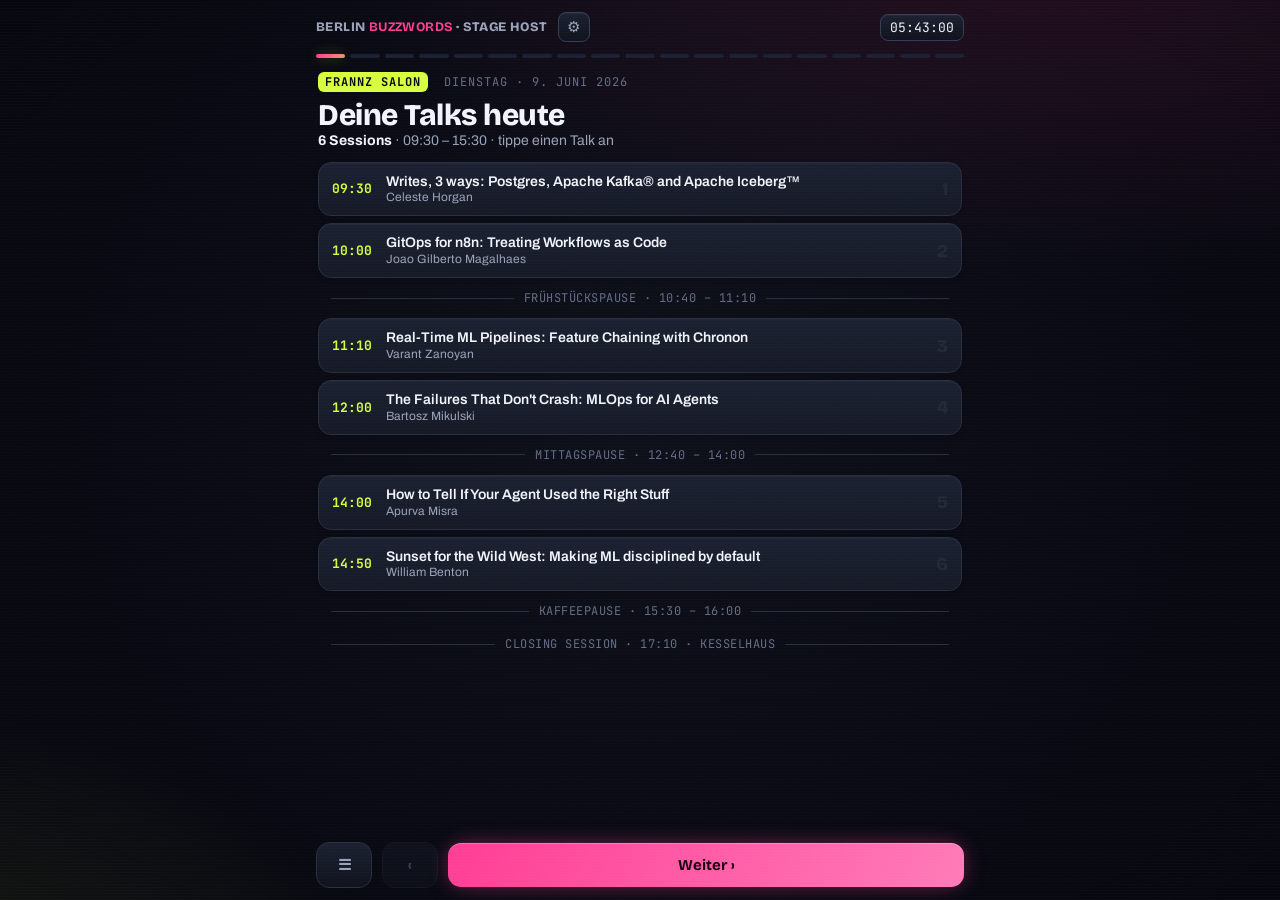
==== commit 30caddce: "v2: add quick-test buttons for 10/5 min alerts in settings sheet" ====
--- a/v2/index.html
+++ b/v2/index.html
@@ -338,6 +338,13 @@
   #flash.on5{background:var(--red);animation:flashBlink .34s steps(1,end) 0s 24 both}
   @keyframes flashBlink{0%{opacity:0}50%{opacity:.92}100%{opacity:0}}
 
+  /* settings test buttons */
+  .sheet .testrow{display:flex;gap:8px;margin-top:12px}
+  .sheet .testrow button{flex:1;padding:11px;border-radius:12px;border:1px solid var(--line2);background:linear-gradient(180deg,var(--card2),var(--card));color:var(--ink);font-family:"JetBrains Mono";font-weight:700;font-size:12.5px;cursor:pointer;transition:transform .08s}
+  .sheet .testrow button:active{transform:scale(.97)}
+  .sheet .testrow #test10{border-color:var(--amber);color:var(--amber)}
+  .sheet .testrow #test5{border-color:var(--red);color:var(--red)}
+
   /* respect reduced-motion — also suppresses the strobe for photosensitivity */
   @media (prefers-reduced-motion: reduce){
     *,*::before,*::after{animation-duration:.001ms!important;animation-iteration-count:1!important;transition-duration:.01ms!important}
@@ -369,6 +376,10 @@
         <button id="offMinus">−</button>
         <div class="val"><span id="offVal">0</span> min<small id="offHint">nach Plan</small></div>
         <button id="offPlus">+</button>
+      </div>
+      <div class="testrow">
+        <button id="test10">▶ Test 10-Min</button>
+        <button id="test5">▶ Test 5-Min</button>
       </div>
       <button class="close" id="closeSheet">Fertig</button>
       <button class="reset" id="resetState">Häkchen & Anwesenheit zurücksetzen</button>
@@ -799,6 +810,10 @@
 }
 setInterval(checkAlerts,1000);
 
+// quick-test buttons in the settings sheet (click is a valid audio gesture)
+document.getElementById("test10").onclick=()=>{unlockAudio();fireAlert(10);};
+document.getElementById("test5").onclick=()=>{unlockAudio();fireAlert(5);};
+
 /* boot */
 buildSlides();
 render();
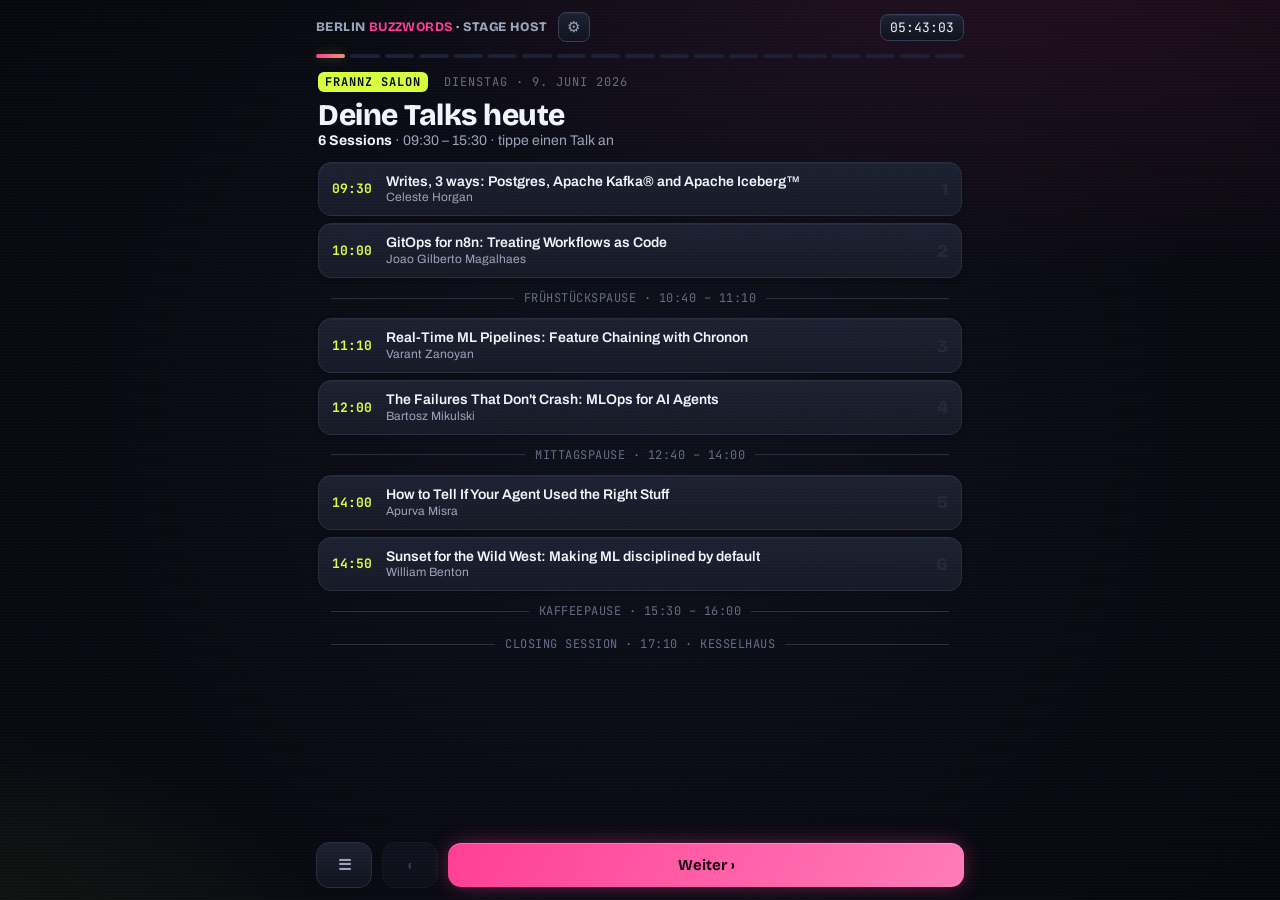
==== commit d9b41442: "v2: extract CSS to styles.css; tap to dismiss the flash - Move inline <style> into v2/styles.css (li" ====
--- a/v2/index.html
+++ b/v2/index.html
@@ -7,350 +7,7 @@
 <link rel="preconnect" href="https://fonts.googleapis.com">
 <link rel="preconnect" href="https://fonts.gstatic.com" crossorigin>
 <link href="https://fonts.googleapis.com/css2?family=Bricolage+Grotesque:opsz,wght@12..96,500;12..96,700;12..96,800&family=Archivo:wght@400;500;600&family=JetBrains+Mono:wght@500;700&display=swap" rel="stylesheet">
-<style>
-  :root{
-    --bg:#070810;
-    --bg2:#0f121c;
-    --card:#151925;
-    --card2:#1b2031;
-    --line:#272d3e;
-    --line2:#353d54;
-    --ink:#f1f4fa;
-    --mut:#99a2b8;
-    --dim:#646c85;
-    --accent:#d7ff3e;      /* electric lime – live signal / active */
-    --accent-dim:#9cbf1d;
-    --magenta:#ff3d93;     /* buzzwords brand spark */
-    --amber:#ffb22e;       /* 10 min cue */
-    --red:#ff544c;         /* 5 min / overrun */
-    --green:#3fe39a;
-    --radius:16px;
-    --shadow:0 28px 70px -26px rgba(0,0,0,.85);
-    --glow-lime:0 0 0 1px rgba(215,255,62,.55), 0 0 24px -3px rgba(215,255,62,.42);
-    --glow-mag:0 0 22px -4px rgba(255,61,147,.55);
-  }
-  *{box-sizing:border-box;margin:0;padding:0;-webkit-tap-highlight-color:transparent}
-  html,body{height:100%}
-  body{
-    background:
-      radial-gradient(1300px 680px at 84% -14%, rgba(255,61,147,.14), transparent 60%),
-      radial-gradient(1000px 560px at -12% 112%, rgba(215,255,62,.09), transparent 55%),
-      radial-gradient(820px 820px at 50% 46%, rgba(38,45,66,.20), transparent 70%),
-      var(--bg);
-    color:var(--ink);
-    font-family:"Archivo",system-ui,sans-serif;
-    overflow:hidden;
-    -webkit-font-smoothing:antialiased;
-  }
-  .app{height:100dvh;display:flex;flex-direction:column;max-width:680px;margin:0 auto;position:relative}
-
-  /* top bar */
-  .top{
-    display:flex;align-items:center;gap:10px;
-    padding:calc(env(safe-area-inset-top) + 12px) 16px 12px;
-  }
-  .brand{font-family:"Bricolage Grotesque";font-weight:800;letter-spacing:.4px;font-size:13px;color:var(--mut);text-transform:uppercase}
-  .brand b{color:var(--magenta)}
-  .clock{margin-left:auto;font-family:"JetBrains Mono";font-size:13px;color:var(--mut);background:var(--bg2);border:1px solid var(--line);padding:4px 9px;border-radius:8px}
-  .gear{background:var(--bg2);border:1px solid var(--line);color:var(--mut);width:32px;height:30px;border-radius:8px;font-size:15px;cursor:pointer}
-  .gear:active{transform:scale(.94)}
-
-  /* progress dots */
-  .rail{display:flex;gap:5px;padding:0 16px 8px}
-  .rail .seg{flex:1;height:4px;border-radius:3px;background:var(--line);overflow:hidden;position:relative}
-  .rail .seg.done{background:var(--mut)}
-  .rail .seg.active{background:linear-gradient(90deg,var(--magenta),var(--accent))}
-
-  /* stage */
-  .stage{flex:1;position:relative;overflow:hidden}
-  .slide{position:absolute;inset:0;padding:8px 18px 14px;display:flex;flex-direction:column;overflow-y:auto;
-    opacity:0;transform:translateX(28px);pointer-events:none;transition:opacity .28s ease,transform .28s ease}
-  .slide.show{opacity:1;transform:none;pointer-events:auto}
-  .slide.left{transform:translateX(-28px)}
-
-  .kicker{font-family:"JetBrains Mono";font-size:12px;letter-spacing:1px;text-transform:uppercase;color:var(--dim)}
-  .kicker .pill{color:var(--bg);background:var(--accent);padding:2px 7px;border-radius:6px;font-weight:700;margin-right:8px}
-  .kicker .ph{color:var(--magenta)}
-
-  /* AGENDA */
-  .agenda h1{font-family:"Bricolage Grotesque";font-weight:800;font-size:30px;line-height:1.02;margin:10px 0 2px;letter-spacing:-.5px}
-  .agenda .sub{color:var(--mut);font-size:14px;margin-bottom:14px}
-  .agenda .sub b{color:var(--ink)}
-  .list{display:flex;flex-direction:column;gap:7px;padding-bottom:8px}
-  .row{display:flex;align-items:center;gap:12px;background:var(--card);border:1px solid var(--line);border-radius:13px;padding:11px 13px;cursor:pointer;transition:border-color .15s,transform .08s}
-  .row:active{transform:scale(.99)}
-  .row .t{font-family:"JetBrains Mono";font-size:13px;color:var(--accent);min-width:42px;font-weight:700}
-  .row .tt{font-size:14px;font-weight:600;line-height:1.2}
-  .row .sp{font-size:12px;color:var(--mut)}
-  .row .num{margin-left:auto;font-family:"Bricolage Grotesque";font-weight:800;font-size:18px;color:var(--line)}
-  .row.now{border-color:var(--accent);box-shadow:0 0 0 1px var(--accent) inset}
-  .row.now .num{color:var(--accent)}
-  .brk{display:flex;align-items:center;gap:10px;padding:5px 13px;color:var(--dim);font-size:12px;font-family:"JetBrains Mono";text-transform:uppercase;letter-spacing:.5px}
-  .brk::before,.brk::after{content:"";height:1px;background:var(--line);flex:1}
-  .nowtag{margin-left:6px;font-family:"JetBrains Mono";font-size:10px;color:var(--bg);background:var(--magenta);padding:1px 6px;border-radius:20px;letter-spacing:.5px}
-
-  /* OVERVIEW */
-  .timeblock{font-family:"JetBrains Mono";font-weight:700;font-size:15px;color:var(--ink);margin-top:6px}
-  .timeblock .dur{color:var(--mut);font-weight:500}
-  .ov-title{font-family:"Bricolage Grotesque";font-weight:800;font-size:27px;line-height:1.05;letter-spacing:-.5px;margin:8px 0 14px}
-  .spk{display:flex;align-items:center;gap:14px;background:var(--card);border:1px solid var(--line);border-radius:16px;padding:13px}
-  .ava{width:74px;height:74px;border-radius:13px;object-fit:cover;background:var(--bg2);flex-shrink:0;border:1px solid var(--line)}
-  .ava.ph{display:flex;align-items:center;justify-content:center;font-family:"Bricolage Grotesque";font-weight:800;font-size:26px;color:var(--magenta)}
-  .spk .nm{font-family:"Bricolage Grotesque";font-weight:700;font-size:20px;line-height:1.05}
-  .spk .rl{font-size:13px;color:var(--mut);margin-top:3px;line-height:1.25}
-  .tags{display:flex;flex-wrap:wrap;gap:6px;margin-top:12px}
-  .tag{font-size:11px;font-family:"JetBrains Mono";color:var(--mut);border:1px solid var(--line);border-radius:20px;padding:3px 9px}
-  .startbox{margin-top:auto;padding-top:14px}
-  .startlabel{font-size:12px;color:var(--dim);font-family:"JetBrains Mono";text-transform:uppercase;letter-spacing:1px}
-  .starttime{font-family:"JetBrains Mono";font-weight:700;font-size:40px;line-height:1;margin-top:4px;letter-spacing:-1px}
-  .starttime.live{color:var(--green)}
-  .starttime.soon{color:var(--amber)}
-  .starttime.done{color:var(--dim)}
-  .starttime .u{font-size:18px;font-weight:500;color:var(--mut);letter-spacing:0}
-  .startclock{font-family:"JetBrains Mono";font-size:14px;color:var(--mut);margin-top:6px}
-
-  /* ANMODERATION */
-  .anm-name{font-family:"Bricolage Grotesque";font-weight:700;font-size:18px;margin:8px 0 2px}
-  .anm-name span{color:var(--magenta)}
-  .script{background:var(--card);border:1px solid var(--line);border-left:3px solid var(--magenta);border-radius:14px;padding:18px 19px;font-size:23px;line-height:1.55;margin-top:10px}
-  .script .sent{display:block;margin-bottom:9px}
-  .script .hand{display:block;margin-top:14px;color:var(--accent);font-weight:700;font-size:24px}
-  .anm-hint{margin-top:12px;font-size:12.5px;color:var(--mut);display:flex;gap:8px;align-items:flex-start;line-height:1.35}
-  .anm-hint b{color:var(--ink)}
-  .ttsbtn{display:inline-flex;align-items:center;gap:7px;margin-top:12px;background:var(--card);border:1px solid var(--line);color:var(--ink);font-family:"Bricolage Grotesque";font-weight:700;font-size:15px;padding:11px 17px;border-radius:11px;cursor:pointer}
-  .ttsbtn:active{transform:scale(.98)}
-  .ttsbtn.on{background:var(--magenta);border-color:var(--magenta);color:#1a0010}
-  .ttsbtn:disabled{opacity:.5;cursor:default}
-
-  /* COUNTDOWN */
-  .cd-wrap{flex:1;display:flex;flex-direction:column;align-items:center;justify-content:center;text-align:center;gap:2px}
-  .cd-for{font-size:14px;color:var(--mut);max-width:90%}
-  .cd-for b{color:var(--ink)}
-  .cd-time{font-family:"JetBrains Mono";font-weight:700;font-size:23vw;line-height:.92;letter-spacing:-2px;color:var(--green);transition:color .3s;cursor:pointer}
-  .fstip{font-size:11px;color:var(--dim);font-family:"JetBrains Mono";letter-spacing:.5px;margin-top:2px}
-  /* fullscreen speaker timer */
-  .fs{position:fixed;inset:0;background:#04050a;display:none;flex-direction:column;align-items:center;justify-content:center;z-index:60;cursor:pointer}
-  .fs.open{display:flex}
-  .fs .num{font-family:"JetBrains Mono";font-weight:700;line-height:.86;font-size:42vw;letter-spacing:-4px;color:var(--green)}
-  .fs .num.amber{color:var(--amber)}
-  .fs .num.red{color:var(--red)}
-  .fs .unit{font-family:"Bricolage Grotesque";font-weight:700;font-size:9vw;color:var(--mut);text-transform:uppercase;letter-spacing:6px;margin-top:1vw}
-  .fs .sub{font-family:"JetBrains Mono";font-size:8vw;color:var(--dim);margin-top:4vw}
-  .fs .hintc{position:absolute;bottom:calc(env(safe-area-inset-bottom) + 16px);font-size:12px;color:#262c3b;font-family:"JetBrains Mono";letter-spacing:1px}
-  @media(min-width:520px){.fs .num{font-size:230px}.fs .unit{font-size:48px}.fs .sub{font-size:42px}}
-  @media(min-width:520px){.cd-time{font-size:120px}}
-  .cd-time.amber{color:var(--amber)}.cd-time.red{color:var(--red)}.cd-time.over{color:var(--red)}.cd-time.idle{color:var(--dim)}
-  .cd-state{font-family:"JetBrains Mono";font-size:13px;letter-spacing:1px;text-transform:uppercase;color:var(--dim);min-height:18px}
-  .cue{font-family:"JetBrains Mono";font-weight:700;font-size:14px;padding:6px 14px;border-radius:30px;margin-top:4px;min-height:0;opacity:0;transition:opacity .25s}
-  .cue.on{opacity:1}
-  .cue.c10{background:rgba(255,178,46,.15);color:var(--amber);border:1px solid var(--amber)}
-  .cue.c5{background:rgba(255,90,82,.15);color:var(--red);border:1px solid var(--red)}
-  .checklist{display:flex;gap:7px;flex-wrap:wrap;justify-content:center;margin-top:14px}
-  .chk{font-size:12px;color:var(--mut);border:1px solid var(--line);background:var(--card);border-radius:20px;padding:6px 11px;cursor:pointer;transition:.12s}
-  .chk:active{transform:scale(.96)}
-  .chk.done{color:var(--green);border-color:var(--green);background:rgba(70,224,160,.08)}
-  .chk.done::before{content:"✓ "}
-  /* next-event footer */
-  .nextbar{margin-top:14px;border-top:1px solid var(--line);padding-top:11px}
-  .nextbar .lab{font-family:"JetBrains Mono";font-size:11px;letter-spacing:1px;text-transform:uppercase;color:var(--dim)}
-  .nextbar .main{display:flex;align-items:baseline;gap:9px;margin-top:3px;flex-wrap:wrap}
-  .nextbar .when{font-family:"JetBrains Mono";font-weight:700;font-size:16px;color:#ffffff;background:#1e2433;border:1px solid #323a4f;padding:4px 10px;border-radius:8px}
-  .nextbar .when.brk{color:#fff;background:#7a1f4e;border-color:#a83a6e}
-  /* speaker links */
-  .links{display:flex;flex-wrap:wrap;gap:7px;margin-top:12px}
-  .lnk{font-size:12.5px;color:var(--accent);text-decoration:none;border:1px solid var(--line);background:var(--card);border-radius:9px;padding:6px 11px}
-  .lnk:active{transform:scale(.97)}
-  /* end-time shift */
-  .endshift{display:flex;align-items:center;gap:8px;margin-top:14px;font-size:12px;color:var(--mut);font-family:"JetBrains Mono"}
-  .endshift button{width:36px;height:32px;border-radius:8px;border:1px solid var(--line);background:var(--card);color:var(--ink);font-size:16px;cursor:pointer}
-  .endshift button:active{transform:scale(.95)}
-  .endshift .eff{color:var(--ink);font-weight:700}
-  .endshift .info{color:var(--amber)}
-  .nextbar .desc{font-size:14px;color:var(--ink)}
-  .nextbar .delta{font-family:"JetBrains Mono";font-size:12px;color:var(--mut)}
-  .nextbar .after{font-size:12.5px;color:var(--mut);margin-top:4px}
-
-  /* attendance */
-  .att{display:flex;align-items:center;gap:8px;margin-top:10px;font-size:12px;color:var(--dim);font-family:"JetBrains Mono";text-transform:uppercase;letter-spacing:.5px}
-  .att .opt{border:1px solid var(--line);border-radius:8px;padding:4px 10px;cursor:pointer;color:var(--mut);letter-spacing:0;text-transform:none;font-size:12px}
-  .att .opt.sel{border-color:var(--accent);color:var(--accent);background:rgba(215,255,66,.07)}
-
-  /* nav */
-  .nav{display:flex;align-items:center;gap:10px;padding:10px 16px calc(env(safe-area-inset-bottom) + 12px)}
-  .nav button{flex:1;background:var(--card);border:1px solid var(--line);color:var(--ink);font-family:"Bricolage Grotesque";font-weight:700;font-size:15px;padding:13px;border-radius:13px;cursor:pointer;transition:.1s;display:flex;align-items:center;justify-content:center;gap:7px}
-  .nav button:active{transform:scale(.98)}
-  .nav button.prev{flex:0 0 56px;color:var(--mut)}
-  .nav button.next{background:linear-gradient(120deg,var(--magenta),#ff7ab8);border:none;color:#1a0010}
-  .nav button:disabled{opacity:.35}
-  .nav .home{flex:0 0 56px;background:var(--bg2);color:var(--mut)}
-
-  /* settings sheet */
-  .sheet{position:absolute;inset:0;background:rgba(6,7,11,.6);backdrop-filter:blur(4px);display:none;align-items:flex-end;z-index:30}
-  .sheet.open{display:flex}
-  .sheet .panel{width:100%;background:var(--bg2);border-top:1px solid var(--line);border-radius:20px 20px 0 0;padding:18px 20px calc(env(safe-area-inset-bottom) + 22px);box-shadow:var(--shadow)}
-  .sheet h3{font-family:"Bricolage Grotesque";font-size:18px;margin-bottom:4px}
-  .sheet p{font-size:13px;color:var(--mut);line-height:1.4;margin-bottom:14px}
-  .offset{display:flex;align-items:center;gap:12px;justify-content:center}
-  .offset button{width:48px;height:48px;border-radius:12px;border:1px solid var(--line);background:var(--card);color:var(--ink);font-size:22px;font-family:"JetBrains Mono";cursor:pointer}
-  .offset .val{font-family:"JetBrains Mono";font-weight:700;font-size:26px;min-width:96px;text-align:center}
-  .offset .val small{display:block;font-size:11px;color:var(--dim);font-weight:500;letter-spacing:.5px}
-  .sheet .close{margin-top:16px;width:100%;padding:13px;border-radius:12px;border:none;background:var(--accent);color:#10130a;font-family:"Bricolage Grotesque";font-weight:700;font-size:15px;cursor:pointer}
-  .sheet .reset{margin-top:8px;width:100%;padding:11px;border-radius:12px;border:1px solid var(--line);background:transparent;color:var(--mut);font-size:13px;cursor:pointer}
-
-  /* ============================================================
-     BACKSTAGE BROADCAST CONSOLE — design pass (CSS only)
-     Atmosphere · depth · motion · escalating signal color
-     ============================================================ */
-
-  /* film grain + scanline + vignette — decorative, non-interactive */
-  body::before{
-    content:"";position:fixed;inset:0;z-index:9999;pointer-events:none;opacity:.045;
-    mix-blend-mode:overlay;
-    background-image:url("data:image/svg+xml,%3Csvg xmlns='http://www.w3.org/2000/svg' width='140' height='140'%3E%3Cfilter id='n'%3E%3CfeTurbulence type='fractalNoise' baseFrequency='0.85' numOctaves='3' stitchTiles='stitch'/%3E%3C/filter%3E%3Crect width='100%25' height='100%25' filter='url(%23n)'/%3E%3C/svg%3E");
-  }
-  body::after{
-    content:"";position:fixed;inset:0;z-index:9998;pointer-events:none;
-    background:
-      repeating-linear-gradient(0deg, rgba(255,255,255,.016) 0 1px, transparent 1px 3px),
-      radial-gradient(100% 100% at 50% 50%, transparent 60%, rgba(0,0,0,.4) 100%);
-  }
-
-  ::selection{background:var(--accent);color:#0a0d05}
-
-  /* slide enter — orchestrated reveal on every render */
-  .slide.show{animation:slideIn .44s cubic-bezier(.22,.85,.3,1) both}
-  @keyframes slideIn{from{opacity:0;transform:translateX(22px) scale(.985)}to{opacity:1;transform:none}}
-  .slide.show > *{animation:rise .5s cubic-bezier(.22,.85,.3,1) both}
-  .slide.show > *:nth-child(1){animation-delay:.04s}
-  .slide.show > *:nth-child(2){animation-delay:.10s}
-  .slide.show > *:nth-child(3){animation-delay:.16s}
-  .slide.show > *:nth-child(4){animation-delay:.22s}
-  .slide.show > *:nth-child(5){animation-delay:.28s}
-  .slide.show > *:nth-child(n+6){animation-delay:.32s}
-  @keyframes rise{from{opacity:0;transform:translateY(11px)}to{opacity:1;transform:none}}
-
-  /* top bar chrome — machined feel */
-  .brand b{color:var(--magenta);text-shadow:var(--glow-mag)}
-  .clock{background:linear-gradient(180deg,var(--card2),var(--bg2));border-color:var(--line2);
-    box-shadow:inset 0 1px 0 rgba(255,255,255,.04);color:var(--ink)}
-  .gear{background:linear-gradient(180deg,var(--card2),var(--bg2));border-color:var(--line2);
-    box-shadow:inset 0 1px 0 rgba(255,255,255,.04);transition:transform .08s,border-color .15s}
-  .gear:hover{border-color:var(--accent);color:var(--accent)}
-
-  /* progress rail — animated live segment */
-  .rail .seg{height:4px;background:#1a2031}
-  .rail .seg.done{background:linear-gradient(90deg,var(--accent-dim),var(--mut))}
-  .rail .seg.active{background:linear-gradient(90deg,var(--magenta),var(--accent));
-    background-size:220% 100%;animation:railShimmer 2.6s linear infinite;
-    box-shadow:0 0 12px -1px rgba(215,255,62,.5)}
-  @keyframes railShimmer{to{background-position:-220% 0}}
-
-  /* agenda rows — layered cards w/ staggered entrance + signal bar */
-  .agenda h1{background:linear-gradient(96deg,var(--ink) 58%,var(--accent));-webkit-background-clip:text;background-clip:text;-webkit-text-fill-color:transparent;color:transparent}
-  .row{position:relative;overflow:hidden;
-    background:linear-gradient(180deg,var(--card2),var(--card));
-    box-shadow:inset 0 1px 0 rgba(255,255,255,.03),0 2px 10px -6px rgba(0,0,0,.6);
-    transition:border-color .15s,transform .08s,box-shadow .2s}
-  .row:hover{border-color:var(--line2)}
-  .list > *{animation:rise .5s cubic-bezier(.22,.85,.3,1) both}
-  .list > *:nth-child(1){animation-delay:.06s}
-  .list > *:nth-child(2){animation-delay:.10s}
-  .list > *:nth-child(3){animation-delay:.14s}
-  .list > *:nth-child(4){animation-delay:.18s}
-  .list > *:nth-child(5){animation-delay:.22s}
-  .list > *:nth-child(6){animation-delay:.26s}
-  .list > *:nth-child(7){animation-delay:.30s}
-  .list > *:nth-child(n+8){animation-delay:.34s}
-  .row.now{border-color:var(--accent);box-shadow:var(--glow-lime),inset 0 1px 0 rgba(255,255,255,.05)}
-  .row.now::before{content:"";position:absolute;left:0;top:9px;bottom:9px;width:3px;border-radius:0 3px 3px 0;
-    background:linear-gradient(var(--accent),var(--magenta))}
-  .row .num{color:#222838}
-
-  /* "now" tag — recording-light pulse */
-  .nowtag{color:#1a0010;background:var(--magenta);box-shadow:var(--glow-mag);animation:pulseTag 2s ease-in-out infinite}
-  @keyframes pulseTag{0%,100%{box-shadow:0 0 0 0 rgba(255,61,147,0)}50%{box-shadow:0 0 16px -1px rgba(255,61,147,.7)}}
-
-  /* speaker / cards — depth */
-  .spk{background:linear-gradient(180deg,var(--card2),var(--card));box-shadow:var(--shadow),inset 0 1px 0 rgba(255,255,255,.03)}
-  .ava{box-shadow:0 6px 18px -8px rgba(0,0,0,.7)}
-  .ov-title{background:linear-gradient(94deg,var(--ink) 64%,var(--magenta));-webkit-background-clip:text;background-clip:text;-webkit-text-fill-color:transparent;color:transparent}
-  .tag{background:rgba(255,255,255,.015)}
-  .lnk{transition:border-color .15s,color .15s,transform .08s}
-  .lnk:hover{border-color:var(--accent);color:var(--accent)}
-
-  /* teleprompter script — the hero surface */
-  .script{background:linear-gradient(180deg,var(--card2),var(--card));border-left-width:3px;
-    box-shadow:var(--shadow),inset 0 1px 0 rgba(255,255,255,.03);position:relative;overflow:hidden}
-  .script::before{content:"";position:absolute;left:0;top:0;bottom:0;width:3px;
-    background:linear-gradient(var(--magenta),transparent);filter:blur(3px);opacity:.7}
-  .script .hand{text-shadow:0 0 22px rgba(215,255,62,.4)}
-  .ttsbtn{background:linear-gradient(180deg,var(--card2),var(--card));transition:transform .08s,border-color .15s,box-shadow .2s}
-  .ttsbtn:hover{border-color:var(--magenta)}
-  .ttsbtn.on{box-shadow:var(--glow-mag);animation:pulseTag 1.6s ease-in-out infinite}
-
-  /* countdown — the centerpiece; glow escalates with state */
-  .cd-time{text-shadow:0 0 34px rgba(63,227,154,.32);transition:color .3s,text-shadow .3s}
-  .cd-time.amber{text-shadow:0 0 34px rgba(255,178,46,.36)}
-  .cd-time.red,.cd-time.over{text-shadow:0 0 38px rgba(255,84,76,.42);animation:throb 1.1s ease-in-out infinite}
-  .cd-time.idle{text-shadow:none}
-  @keyframes throb{0%,100%{opacity:1}50%{opacity:.74}}
-  .cd-state{color:var(--mut)}
-  .cue.on{animation:cueIn .3s cubic-bezier(.22,.85,.3,1) both}
-  @keyframes cueIn{from{opacity:0;transform:translateY(5px)}to{opacity:1;transform:none}}
-
-  /* checklist / attendance toggles */
-  .chk{background:linear-gradient(180deg,var(--card2),var(--card));transition:.14s}
-  .chk:hover{border-color:var(--line2)}
-  .chk.done{box-shadow:0 0 0 1px rgba(63,227,154,.4),0 0 16px -6px rgba(63,227,154,.5)}
-  .att .opt.sel{box-shadow:0 0 14px -6px rgba(215,255,62,.6)}
-  .endshift button{background:linear-gradient(180deg,var(--card2),var(--card));transition:transform .08s,border-color .15s}
-  .endshift button:hover{border-color:var(--accent);color:var(--accent)}
-
-  /* next-up footer chips */
-  .nextbar .when{background:linear-gradient(180deg,#222a3c,#161b29);border-color:var(--line2);
-    box-shadow:inset 0 1px 0 rgba(255,255,255,.05)}
-  .nextbar .when.brk{background:linear-gradient(180deg,#7a1f4e,#5a153a);border-color:#a83a6e}
-
-  /* nav — primary as a lit "advance" key */
-  .nav button{background:linear-gradient(180deg,var(--card2),var(--card));transition:transform .1s,border-color .15s,box-shadow .2s}
-  .nav button:not(.next):hover{border-color:var(--line2)}
-  .nav button.next{position:relative;background:linear-gradient(120deg,var(--magenta),#ff7ab8);
-    box-shadow:var(--glow-mag),inset 0 1px 0 rgba(255,255,255,.25)}
-  .nav button.next:hover{box-shadow:0 0 26px -3px rgba(255,61,147,.7),inset 0 1px 0 rgba(255,255,255,.3)}
-  .nav .home{background:linear-gradient(180deg,var(--card2),var(--bg2))}
-
-  /* settings sheet + close key */
-  .sheet{background:rgba(4,5,11,.66)}
-  .sheet .panel{background:linear-gradient(180deg,#141826,var(--bg2))}
-  .sheet .close{box-shadow:var(--glow-lime)}
-  .offset button{background:linear-gradient(180deg,var(--card2),var(--card));transition:transform .08s,border-color .15s}
-  .offset button:hover{border-color:var(--accent);color:var(--accent)}
-
-  /* fullscreen speaker timer — vignette + big signal glow */
-  .fs{background:radial-gradient(120% 120% at 50% 42%, #0a0c14 0%, #04050a 70%)}
-  .fs .num{text-shadow:0 0 60px rgba(63,227,154,.4)}
-  .fs .num.amber{text-shadow:0 0 60px rgba(255,178,46,.4)}
-  .fs .num.red{text-shadow:0 0 70px rgba(255,84,76,.48);animation:throb 1.1s ease-in-out infinite}
-
-  /* threshold flash overlay — blink/invert at 10 & 5 min remaining */
-  #flash{position:fixed;inset:0;z-index:10000;pointer-events:none;opacity:0;mix-blend-mode:difference;background:var(--amber)}
-  #flash.on10{background:var(--amber);animation:flashBlink .5s steps(1,end) 0s 16 both}
-  #flash.on5{background:var(--red);animation:flashBlink .34s steps(1,end) 0s 24 both}
-  @keyframes flashBlink{0%{opacity:0}50%{opacity:.92}100%{opacity:0}}
-
-  /* settings test buttons */
-  .sheet .testrow{display:flex;gap:8px;margin-top:12px}
-  .sheet .testrow button{flex:1;padding:11px;border-radius:12px;border:1px solid var(--line2);background:linear-gradient(180deg,var(--card2),var(--card));color:var(--ink);font-family:"JetBrains Mono";font-weight:700;font-size:12.5px;cursor:pointer;transition:transform .08s}
-  .sheet .testrow button:active{transform:scale(.97)}
-  .sheet .testrow #test10{border-color:var(--amber);color:var(--amber)}
-  .sheet .testrow #test5{border-color:var(--red);color:var(--red)}
-
-  /* respect reduced-motion — also suppresses the strobe for photosensitivity */
-  @media (prefers-reduced-motion: reduce){
-    *,*::before,*::after{animation-duration:.001ms!important;animation-iteration-count:1!important;transition-duration:.01ms!important}
-    #flash{display:none}
-  }
-</style>
+<link rel="stylesheet" href="styles.css">
 </head>
 <body>
 <div id="flash" aria-hidden="true"></div>
@@ -779,6 +436,11 @@
 
 const flashEl=document.getElementById("flash");
 let flashTimer=null;
+function stopFlash(){
+  if(!flashEl) return;
+  flashEl.classList.remove("on10","on5");
+  clearTimeout(flashTimer);
+}
 function flashScreen(level){
   if(!flashEl) return;
   flashEl.classList.remove("on10","on5");
@@ -787,6 +449,8 @@
   clearTimeout(flashTimer);
   flashTimer=setTimeout(()=>flashEl.classList.remove("on10","on5"),8000);
 }
+// tap anywhere on the flashing overlay to stop it early (overlay only catches taps while active)
+if(flashEl) flashEl.addEventListener("pointerdown",e=>{e.preventDefault();e.stopPropagation();stopFlash();});
 function fireAlert(level){ playCue(level); flashScreen(level); }
 
 // per-talk crossing detection so each threshold fires once, only while the talk runs
--- a/v2/styles.css
+++ b/v2/styles.css
@@ -0,0 +1,343 @@
+  :root{
+    --bg:#070810;
+    --bg2:#0f121c;
+    --card:#151925;
+    --card2:#1b2031;
+    --line:#272d3e;
+    --line2:#353d54;
+    --ink:#f1f4fa;
+    --mut:#99a2b8;
+    --dim:#646c85;
+    --accent:#d7ff3e;      /* electric lime – live signal / active */
+    --accent-dim:#9cbf1d;
+    --magenta:#ff3d93;     /* buzzwords brand spark */
+    --amber:#ffb22e;       /* 10 min cue */
+    --red:#ff544c;         /* 5 min / overrun */
+    --green:#3fe39a;
+    --radius:16px;
+    --shadow:0 28px 70px -26px rgba(0,0,0,.85);
+    --glow-lime:0 0 0 1px rgba(215,255,62,.55), 0 0 24px -3px rgba(215,255,62,.42);
+    --glow-mag:0 0 22px -4px rgba(255,61,147,.55);
+  }
+  *{box-sizing:border-box;margin:0;padding:0;-webkit-tap-highlight-color:transparent}
+  html,body{height:100%}
+  body{
+    background:
+      radial-gradient(1300px 680px at 84% -14%, rgba(255,61,147,.14), transparent 60%),
+      radial-gradient(1000px 560px at -12% 112%, rgba(215,255,62,.09), transparent 55%),
+      radial-gradient(820px 820px at 50% 46%, rgba(38,45,66,.20), transparent 70%),
+      var(--bg);
+    color:var(--ink);
+    font-family:"Archivo",system-ui,sans-serif;
+    overflow:hidden;
+    -webkit-font-smoothing:antialiased;
+  }
+  .app{height:100dvh;display:flex;flex-direction:column;max-width:680px;margin:0 auto;position:relative}
+
+  /* top bar */
+  .top{
+    display:flex;align-items:center;gap:10px;
+    padding:calc(env(safe-area-inset-top) + 12px) 16px 12px;
+  }
+  .brand{font-family:"Bricolage Grotesque";font-weight:800;letter-spacing:.4px;font-size:13px;color:var(--mut);text-transform:uppercase}
+  .brand b{color:var(--magenta)}
+  .clock{margin-left:auto;font-family:"JetBrains Mono";font-size:13px;color:var(--mut);background:var(--bg2);border:1px solid var(--line);padding:4px 9px;border-radius:8px}
+  .gear{background:var(--bg2);border:1px solid var(--line);color:var(--mut);width:32px;height:30px;border-radius:8px;font-size:15px;cursor:pointer}
+  .gear:active{transform:scale(.94)}
+
+  /* progress dots */
+  .rail{display:flex;gap:5px;padding:0 16px 8px}
+  .rail .seg{flex:1;height:4px;border-radius:3px;background:var(--line);overflow:hidden;position:relative}
+  .rail .seg.done{background:var(--mut)}
+  .rail .seg.active{background:linear-gradient(90deg,var(--magenta),var(--accent))}
+
+  /* stage */
+  .stage{flex:1;position:relative;overflow:hidden}
+  .slide{position:absolute;inset:0;padding:8px 18px 14px;display:flex;flex-direction:column;overflow-y:auto;
+    opacity:0;transform:translateX(28px);pointer-events:none;transition:opacity .28s ease,transform .28s ease}
+  .slide.show{opacity:1;transform:none;pointer-events:auto}
+  .slide.left{transform:translateX(-28px)}
+
+  .kicker{font-family:"JetBrains Mono";font-size:12px;letter-spacing:1px;text-transform:uppercase;color:var(--dim)}
+  .kicker .pill{color:var(--bg);background:var(--accent);padding:2px 7px;border-radius:6px;font-weight:700;margin-right:8px}
+  .kicker .ph{color:var(--magenta)}
+
+  /* AGENDA */
+  .agenda h1{font-family:"Bricolage Grotesque";font-weight:800;font-size:30px;line-height:1.02;margin:10px 0 2px;letter-spacing:-.5px}
+  .agenda .sub{color:var(--mut);font-size:14px;margin-bottom:14px}
+  .agenda .sub b{color:var(--ink)}
+  .list{display:flex;flex-direction:column;gap:7px;padding-bottom:8px}
+  .row{display:flex;align-items:center;gap:12px;background:var(--card);border:1px solid var(--line);border-radius:13px;padding:11px 13px;cursor:pointer;transition:border-color .15s,transform .08s}
+  .row:active{transform:scale(.99)}
+  .row .t{font-family:"JetBrains Mono";font-size:13px;color:var(--accent);min-width:42px;font-weight:700}
+  .row .tt{font-size:14px;font-weight:600;line-height:1.2}
+  .row .sp{font-size:12px;color:var(--mut)}
+  .row .num{margin-left:auto;font-family:"Bricolage Grotesque";font-weight:800;font-size:18px;color:var(--line)}
+  .row.now{border-color:var(--accent);box-shadow:0 0 0 1px var(--accent) inset}
+  .row.now .num{color:var(--accent)}
+  .brk{display:flex;align-items:center;gap:10px;padding:5px 13px;color:var(--dim);font-size:12px;font-family:"JetBrains Mono";text-transform:uppercase;letter-spacing:.5px}
+  .brk::before,.brk::after{content:"";height:1px;background:var(--line);flex:1}
+  .nowtag{margin-left:6px;font-family:"JetBrains Mono";font-size:10px;color:var(--bg);background:var(--magenta);padding:1px 6px;border-radius:20px;letter-spacing:.5px}
+
+  /* OVERVIEW */
+  .timeblock{font-family:"JetBrains Mono";font-weight:700;font-size:15px;color:var(--ink);margin-top:6px}
+  .timeblock .dur{color:var(--mut);font-weight:500}
+  .ov-title{font-family:"Bricolage Grotesque";font-weight:800;font-size:27px;line-height:1.05;letter-spacing:-.5px;margin:8px 0 14px}
+  .spk{display:flex;align-items:center;gap:14px;background:var(--card);border:1px solid var(--line);border-radius:16px;padding:13px}
+  .ava{width:74px;height:74px;border-radius:13px;object-fit:cover;background:var(--bg2);flex-shrink:0;border:1px solid var(--line)}
+  .ava.ph{display:flex;align-items:center;justify-content:center;font-family:"Bricolage Grotesque";font-weight:800;font-size:26px;color:var(--magenta)}
+  .spk .nm{font-family:"Bricolage Grotesque";font-weight:700;font-size:20px;line-height:1.05}
+  .spk .rl{font-size:13px;color:var(--mut);margin-top:3px;line-height:1.25}
+  .tags{display:flex;flex-wrap:wrap;gap:6px;margin-top:12px}
+  .tag{font-size:11px;font-family:"JetBrains Mono";color:var(--mut);border:1px solid var(--line);border-radius:20px;padding:3px 9px}
+  .startbox{margin-top:auto;padding-top:14px}
+  .startlabel{font-size:12px;color:var(--dim);font-family:"JetBrains Mono";text-transform:uppercase;letter-spacing:1px}
+  .starttime{font-family:"JetBrains Mono";font-weight:700;font-size:40px;line-height:1;margin-top:4px;letter-spacing:-1px}
+  .starttime.live{color:var(--green)}
+  .starttime.soon{color:var(--amber)}
+  .starttime.done{color:var(--dim)}
+  .starttime .u{font-size:18px;font-weight:500;color:var(--mut);letter-spacing:0}
+  .startclock{font-family:"JetBrains Mono";font-size:14px;color:var(--mut);margin-top:6px}
+
+  /* ANMODERATION */
+  .anm-name{font-family:"Bricolage Grotesque";font-weight:700;font-size:18px;margin:8px 0 2px}
+  .anm-name span{color:var(--magenta)}
+  .script{background:var(--card);border:1px solid var(--line);border-left:3px solid var(--magenta);border-radius:14px;padding:18px 19px;font-size:23px;line-height:1.55;margin-top:10px}
+  .script .sent{display:block;margin-bottom:9px}
+  .script .hand{display:block;margin-top:14px;color:var(--accent);font-weight:700;font-size:24px}
+  .anm-hint{margin-top:12px;font-size:12.5px;color:var(--mut);display:flex;gap:8px;align-items:flex-start;line-height:1.35}
+  .anm-hint b{color:var(--ink)}
+  .ttsbtn{display:inline-flex;align-items:center;gap:7px;margin-top:12px;background:var(--card);border:1px solid var(--line);color:var(--ink);font-family:"Bricolage Grotesque";font-weight:700;font-size:15px;padding:11px 17px;border-radius:11px;cursor:pointer}
+  .ttsbtn:active{transform:scale(.98)}
+  .ttsbtn.on{background:var(--magenta);border-color:var(--magenta);color:#1a0010}
+  .ttsbtn:disabled{opacity:.5;cursor:default}
+
+  /* COUNTDOWN */
+  .cd-wrap{flex:1;display:flex;flex-direction:column;align-items:center;justify-content:center;text-align:center;gap:2px}
+  .cd-for{font-size:14px;color:var(--mut);max-width:90%}
+  .cd-for b{color:var(--ink)}
+  .cd-time{font-family:"JetBrains Mono";font-weight:700;font-size:23vw;line-height:.92;letter-spacing:-2px;color:var(--green);transition:color .3s;cursor:pointer}
+  .fstip{font-size:11px;color:var(--dim);font-family:"JetBrains Mono";letter-spacing:.5px;margin-top:2px}
+  /* fullscreen speaker timer */
+  .fs{position:fixed;inset:0;background:#04050a;display:none;flex-direction:column;align-items:center;justify-content:center;z-index:60;cursor:pointer}
+  .fs.open{display:flex}
+  .fs .num{font-family:"JetBrains Mono";font-weight:700;line-height:.86;font-size:42vw;letter-spacing:-4px;color:var(--green)}
+  .fs .num.amber{color:var(--amber)}
+  .fs .num.red{color:var(--red)}
+  .fs .unit{font-family:"Bricolage Grotesque";font-weight:700;font-size:9vw;color:var(--mut);text-transform:uppercase;letter-spacing:6px;margin-top:1vw}
+  .fs .sub{font-family:"JetBrains Mono";font-size:8vw;color:var(--dim);margin-top:4vw}
+  .fs .hintc{position:absolute;bottom:calc(env(safe-area-inset-bottom) + 16px);font-size:12px;color:#262c3b;font-family:"JetBrains Mono";letter-spacing:1px}
+  @media(min-width:520px){.fs .num{font-size:230px}.fs .unit{font-size:48px}.fs .sub{font-size:42px}}
+  @media(min-width:520px){.cd-time{font-size:120px}}
+  .cd-time.amber{color:var(--amber)}.cd-time.red{color:var(--red)}.cd-time.over{color:var(--red)}.cd-time.idle{color:var(--dim)}
+  .cd-state{font-family:"JetBrains Mono";font-size:13px;letter-spacing:1px;text-transform:uppercase;color:var(--dim);min-height:18px}
+  .cue{font-family:"JetBrains Mono";font-weight:700;font-size:14px;padding:6px 14px;border-radius:30px;margin-top:4px;min-height:0;opacity:0;transition:opacity .25s}
+  .cue.on{opacity:1}
+  .cue.c10{background:rgba(255,178,46,.15);color:var(--amber);border:1px solid var(--amber)}
+  .cue.c5{background:rgba(255,90,82,.15);color:var(--red);border:1px solid var(--red)}
+  .checklist{display:flex;gap:7px;flex-wrap:wrap;justify-content:center;margin-top:14px}
+  .chk{font-size:12px;color:var(--mut);border:1px solid var(--line);background:var(--card);border-radius:20px;padding:6px 11px;cursor:pointer;transition:.12s}
+  .chk:active{transform:scale(.96)}
+  .chk.done{color:var(--green);border-color:var(--green);background:rgba(70,224,160,.08)}
+  .chk.done::before{content:"✓ "}
+  /* next-event footer */
+  .nextbar{margin-top:14px;border-top:1px solid var(--line);padding-top:11px}
+  .nextbar .lab{font-family:"JetBrains Mono";font-size:11px;letter-spacing:1px;text-transform:uppercase;color:var(--dim)}
+  .nextbar .main{display:flex;align-items:baseline;gap:9px;margin-top:3px;flex-wrap:wrap}
+  .nextbar .when{font-family:"JetBrains Mono";font-weight:700;font-size:16px;color:#ffffff;background:#1e2433;border:1px solid #323a4f;padding:4px 10px;border-radius:8px}
+  .nextbar .when.brk{color:#fff;background:#7a1f4e;border-color:#a83a6e}
+  /* speaker links */
+  .links{display:flex;flex-wrap:wrap;gap:7px;margin-top:12px}
+  .lnk{font-size:12.5px;color:var(--accent);text-decoration:none;border:1px solid var(--line);background:var(--card);border-radius:9px;padding:6px 11px}
+  .lnk:active{transform:scale(.97)}
+  /* end-time shift */
+  .endshift{display:flex;align-items:center;gap:8px;margin-top:14px;font-size:12px;color:var(--mut);font-family:"JetBrains Mono"}
+  .endshift button{width:36px;height:32px;border-radius:8px;border:1px solid var(--line);background:var(--card);color:var(--ink);font-size:16px;cursor:pointer}
+  .endshift button:active{transform:scale(.95)}
+  .endshift .eff{color:var(--ink);font-weight:700}
+  .endshift .info{color:var(--amber)}
+  .nextbar .desc{font-size:14px;color:var(--ink)}
+  .nextbar .delta{font-family:"JetBrains Mono";font-size:12px;color:var(--mut)}
+  .nextbar .after{font-size:12.5px;color:var(--mut);margin-top:4px}
+
+  /* attendance */
+  .att{display:flex;align-items:center;gap:8px;margin-top:10px;font-size:12px;color:var(--dim);font-family:"JetBrains Mono";text-transform:uppercase;letter-spacing:.5px}
+  .att .opt{border:1px solid var(--line);border-radius:8px;padding:4px 10px;cursor:pointer;color:var(--mut);letter-spacing:0;text-transform:none;font-size:12px}
+  .att .opt.sel{border-color:var(--accent);color:var(--accent);background:rgba(215,255,66,.07)}
+
+  /* nav */
+  .nav{display:flex;align-items:center;gap:10px;padding:10px 16px calc(env(safe-area-inset-bottom) + 12px)}
+  .nav button{flex:1;background:var(--card);border:1px solid var(--line);color:var(--ink);font-family:"Bricolage Grotesque";font-weight:700;font-size:15px;padding:13px;border-radius:13px;cursor:pointer;transition:.1s;display:flex;align-items:center;justify-content:center;gap:7px}
+  .nav button:active{transform:scale(.98)}
+  .nav button.prev{flex:0 0 56px;color:var(--mut)}
+  .nav button.next{background:linear-gradient(120deg,var(--magenta),#ff7ab8);border:none;color:#1a0010}
+  .nav button:disabled{opacity:.35}
+  .nav .home{flex:0 0 56px;background:var(--bg2);color:var(--mut)}
+
+  /* settings sheet */
+  .sheet{position:absolute;inset:0;background:rgba(6,7,11,.6);backdrop-filter:blur(4px);display:none;align-items:flex-end;z-index:30}
+  .sheet.open{display:flex}
+  .sheet .panel{width:100%;background:var(--bg2);border-top:1px solid var(--line);border-radius:20px 20px 0 0;padding:18px 20px calc(env(safe-area-inset-bottom) + 22px);box-shadow:var(--shadow)}
+  .sheet h3{font-family:"Bricolage Grotesque";font-size:18px;margin-bottom:4px}
+  .sheet p{font-size:13px;color:var(--mut);line-height:1.4;margin-bottom:14px}
+  .offset{display:flex;align-items:center;gap:12px;justify-content:center}
+  .offset button{width:48px;height:48px;border-radius:12px;border:1px solid var(--line);background:var(--card);color:var(--ink);font-size:22px;font-family:"JetBrains Mono";cursor:pointer}
+  .offset .val{font-family:"JetBrains Mono";font-weight:700;font-size:26px;min-width:96px;text-align:center}
+  .offset .val small{display:block;font-size:11px;color:var(--dim);font-weight:500;letter-spacing:.5px}
+  .sheet .close{margin-top:16px;width:100%;padding:13px;border-radius:12px;border:none;background:var(--accent);color:#10130a;font-family:"Bricolage Grotesque";font-weight:700;font-size:15px;cursor:pointer}
+  .sheet .reset{margin-top:8px;width:100%;padding:11px;border-radius:12px;border:1px solid var(--line);background:transparent;color:var(--mut);font-size:13px;cursor:pointer}
+
+  /* ============================================================
+     BACKSTAGE BROADCAST CONSOLE — design pass (CSS only)
+     Atmosphere · depth · motion · escalating signal color
+     ============================================================ */
+
+  /* film grain + scanline + vignette — decorative, non-interactive */
+  body::before{
+    content:"";position:fixed;inset:0;z-index:9999;pointer-events:none;opacity:.045;
+    mix-blend-mode:overlay;
+    background-image:url("data:image/svg+xml,%3Csvg xmlns='http://www.w3.org/2000/svg' width='140' height='140'%3E%3Cfilter id='n'%3E%3CfeTurbulence type='fractalNoise' baseFrequency='0.85' numOctaves='3' stitchTiles='stitch'/%3E%3C/filter%3E%3Crect width='100%25' height='100%25' filter='url(%23n)'/%3E%3C/svg%3E");
+  }
+  body::after{
+    content:"";position:fixed;inset:0;z-index:9998;pointer-events:none;
+    background:
+      repeating-linear-gradient(0deg, rgba(255,255,255,.016) 0 1px, transparent 1px 3px),
+      radial-gradient(100% 100% at 50% 50%, transparent 60%, rgba(0,0,0,.4) 100%);
+  }
+
+  ::selection{background:var(--accent);color:#0a0d05}
+
+  /* slide enter — orchestrated reveal on every render */
+  .slide.show{animation:slideIn .44s cubic-bezier(.22,.85,.3,1) both}
+  @keyframes slideIn{from{opacity:0;transform:translateX(22px) scale(.985)}to{opacity:1;transform:none}}
+  .slide.show > *{animation:rise .5s cubic-bezier(.22,.85,.3,1) both}
+  .slide.show > *:nth-child(1){animation-delay:.04s}
+  .slide.show > *:nth-child(2){animation-delay:.10s}
+  .slide.show > *:nth-child(3){animation-delay:.16s}
+  .slide.show > *:nth-child(4){animation-delay:.22s}
+  .slide.show > *:nth-child(5){animation-delay:.28s}
+  .slide.show > *:nth-child(n+6){animation-delay:.32s}
+  @keyframes rise{from{opacity:0;transform:translateY(11px)}to{opacity:1;transform:none}}
+
+  /* top bar chrome — machined feel */
+  .brand b{color:var(--magenta);text-shadow:var(--glow-mag)}
+  .clock{background:linear-gradient(180deg,var(--card2),var(--bg2));border-color:var(--line2);
+    box-shadow:inset 0 1px 0 rgba(255,255,255,.04);color:var(--ink)}
+  .gear{background:linear-gradient(180deg,var(--card2),var(--bg2));border-color:var(--line2);
+    box-shadow:inset 0 1px 0 rgba(255,255,255,.04);transition:transform .08s,border-color .15s}
+  .gear:hover{border-color:var(--accent);color:var(--accent)}
+
+  /* progress rail — animated live segment */
+  .rail .seg{height:4px;background:#1a2031}
+  .rail .seg.done{background:linear-gradient(90deg,var(--accent-dim),var(--mut))}
+  .rail .seg.active{background:linear-gradient(90deg,var(--magenta),var(--accent));
+    background-size:220% 100%;animation:railShimmer 2.6s linear infinite;
+    box-shadow:0 0 12px -1px rgba(215,255,62,.5)}
+  @keyframes railShimmer{to{background-position:-220% 0}}
+
+  /* agenda rows — layered cards w/ staggered entrance + signal bar */
+  .agenda h1{background:linear-gradient(96deg,var(--ink) 58%,var(--accent));-webkit-background-clip:text;background-clip:text;-webkit-text-fill-color:transparent;color:transparent}
+  .row{position:relative;overflow:hidden;
+    background:linear-gradient(180deg,var(--card2),var(--card));
+    box-shadow:inset 0 1px 0 rgba(255,255,255,.03),0 2px 10px -6px rgba(0,0,0,.6);
+    transition:border-color .15s,transform .08s,box-shadow .2s}
+  .row:hover{border-color:var(--line2)}
+  .list > *{animation:rise .5s cubic-bezier(.22,.85,.3,1) both}
+  .list > *:nth-child(1){animation-delay:.06s}
+  .list > *:nth-child(2){animation-delay:.10s}
+  .list > *:nth-child(3){animation-delay:.14s}
+  .list > *:nth-child(4){animation-delay:.18s}
+  .list > *:nth-child(5){animation-delay:.22s}
+  .list > *:nth-child(6){animation-delay:.26s}
+  .list > *:nth-child(7){animation-delay:.30s}
+  .list > *:nth-child(n+8){animation-delay:.34s}
+  .row.now{border-color:var(--accent);box-shadow:var(--glow-lime),inset 0 1px 0 rgba(255,255,255,.05)}
+  .row.now::before{content:"";position:absolute;left:0;top:9px;bottom:9px;width:3px;border-radius:0 3px 3px 0;
+    background:linear-gradient(var(--accent),var(--magenta))}
+  .row .num{color:#222838}
+
+  /* "now" tag — recording-light pulse */
+  .nowtag{color:#1a0010;background:var(--magenta);box-shadow:var(--glow-mag);animation:pulseTag 2s ease-in-out infinite}
+  @keyframes pulseTag{0%,100%{box-shadow:0 0 0 0 rgba(255,61,147,0)}50%{box-shadow:0 0 16px -1px rgba(255,61,147,.7)}}
+
+  /* speaker / cards — depth */
+  .spk{background:linear-gradient(180deg,var(--card2),var(--card));box-shadow:var(--shadow),inset 0 1px 0 rgba(255,255,255,.03)}
+  .ava{box-shadow:0 6px 18px -8px rgba(0,0,0,.7)}
+  .ov-title{background:linear-gradient(94deg,var(--ink) 64%,var(--magenta));-webkit-background-clip:text;background-clip:text;-webkit-text-fill-color:transparent;color:transparent}
+  .tag{background:rgba(255,255,255,.015)}
+  .lnk{transition:border-color .15s,color .15s,transform .08s}
+  .lnk:hover{border-color:var(--accent);color:var(--accent)}
+
+  /* teleprompter script — the hero surface */
+  .script{background:linear-gradient(180deg,var(--card2),var(--card));border-left-width:3px;
+    box-shadow:var(--shadow),inset 0 1px 0 rgba(255,255,255,.03);position:relative;overflow:hidden}
+  .script::before{content:"";position:absolute;left:0;top:0;bottom:0;width:3px;
+    background:linear-gradient(var(--magenta),transparent);filter:blur(3px);opacity:.7}
+  .script .hand{text-shadow:0 0 22px rgba(215,255,62,.4)}
+  .ttsbtn{background:linear-gradient(180deg,var(--card2),var(--card));transition:transform .08s,border-color .15s,box-shadow .2s}
+  .ttsbtn:hover{border-color:var(--magenta)}
+  .ttsbtn.on{box-shadow:var(--glow-mag);animation:pulseTag 1.6s ease-in-out infinite}
+
+  /* countdown — the centerpiece; glow escalates with state */
+  .cd-time{text-shadow:0 0 34px rgba(63,227,154,.32);transition:color .3s,text-shadow .3s}
+  .cd-time.amber{text-shadow:0 0 34px rgba(255,178,46,.36)}
+  .cd-time.red,.cd-time.over{text-shadow:0 0 38px rgba(255,84,76,.42);animation:throb 1.1s ease-in-out infinite}
+  .cd-time.idle{text-shadow:none}
+  @keyframes throb{0%,100%{opacity:1}50%{opacity:.74}}
+  .cd-state{color:var(--mut)}
+  .cue.on{animation:cueIn .3s cubic-bezier(.22,.85,.3,1) both}
+  @keyframes cueIn{from{opacity:0;transform:translateY(5px)}to{opacity:1;transform:none}}
+
+  /* checklist / attendance toggles */
+  .chk{background:linear-gradient(180deg,var(--card2),var(--card));transition:.14s}
+  .chk:hover{border-color:var(--line2)}
+  .chk.done{box-shadow:0 0 0 1px rgba(63,227,154,.4),0 0 16px -6px rgba(63,227,154,.5)}
+  .att .opt.sel{box-shadow:0 0 14px -6px rgba(215,255,62,.6)}
+  .endshift button{background:linear-gradient(180deg,var(--card2),var(--card));transition:transform .08s,border-color .15s}
+  .endshift button:hover{border-color:var(--accent);color:var(--accent)}
+
+  /* next-up footer chips */
+  .nextbar .when{background:linear-gradient(180deg,#222a3c,#161b29);border-color:var(--line2);
+    box-shadow:inset 0 1px 0 rgba(255,255,255,.05)}
+  .nextbar .when.brk{background:linear-gradient(180deg,#7a1f4e,#5a153a);border-color:#a83a6e}
+
+  /* nav — primary as a lit "advance" key */
+  .nav button{background:linear-gradient(180deg,var(--card2),var(--card));transition:transform .1s,border-color .15s,box-shadow .2s}
+  .nav button:not(.next):hover{border-color:var(--line2)}
+  .nav button.next{position:relative;background:linear-gradient(120deg,var(--magenta),#ff7ab8);
+    box-shadow:var(--glow-mag),inset 0 1px 0 rgba(255,255,255,.25)}
+  .nav button.next:hover{box-shadow:0 0 26px -3px rgba(255,61,147,.7),inset 0 1px 0 rgba(255,255,255,.3)}
+  .nav .home{background:linear-gradient(180deg,var(--card2),var(--bg2))}
+
+  /* settings sheet + close key */
+  .sheet{background:rgba(4,5,11,.66)}
+  .sheet .panel{background:linear-gradient(180deg,#141826,var(--bg2))}
+  .sheet .close{box-shadow:var(--glow-lime)}
+  .offset button{background:linear-gradient(180deg,var(--card2),var(--card));transition:transform .08s,border-color .15s}
+  .offset button:hover{border-color:var(--accent);color:var(--accent)}
+
+  /* fullscreen speaker timer — vignette + big signal glow */
+  .fs{background:radial-gradient(120% 120% at 50% 42%, #0a0c14 0%, #04050a 70%)}
+  .fs .num{text-shadow:0 0 60px rgba(63,227,154,.4)}
+  .fs .num.amber{text-shadow:0 0 60px rgba(255,178,46,.4)}
+  .fs .num.red{text-shadow:0 0 70px rgba(255,84,76,.48);animation:throb 1.1s ease-in-out infinite}
+
+  /* threshold flash overlay — blink/invert at 10 & 5 min remaining */
+  #flash{position:fixed;inset:0;z-index:10000;pointer-events:none;opacity:0;mix-blend-mode:difference;background:var(--amber);cursor:pointer}
+  #flash.on10,#flash.on5{pointer-events:auto}   /* while flashing, a tap anywhere dismisses it */
+  #flash.on10{background:var(--amber);animation:flashBlink .5s steps(1,end) 0s 16 both}
+  #flash.on5{background:var(--red);animation:flashBlink .34s steps(1,end) 0s 24 both}
+  @keyframes flashBlink{0%{opacity:0}50%{opacity:.92}100%{opacity:0}}
+
+  /* settings test buttons */
+  .sheet .testrow{display:flex;gap:8px;margin-top:12px}
+  .sheet .testrow button{flex:1;padding:11px;border-radius:12px;border:1px solid var(--line2);background:linear-gradient(180deg,var(--card2),var(--card));color:var(--ink);font-family:"JetBrains Mono";font-weight:700;font-size:12.5px;cursor:pointer;transition:transform .08s}
+  .sheet .testrow button:active{transform:scale(.97)}
+  .sheet .testrow #test10{border-color:var(--amber);color:var(--amber)}
+  .sheet .testrow #test5{border-color:var(--red);color:var(--red)}
+
+  /* respect reduced-motion — also suppresses the strobe for photosensitivity */
+  @media (prefers-reduced-motion: reduce){
+    *,*::before,*::after{animation-duration:.001ms!important;animation-iteration-count:1!important;transition-duration:.01ms!important}
+    #flash{display:none}
+  }
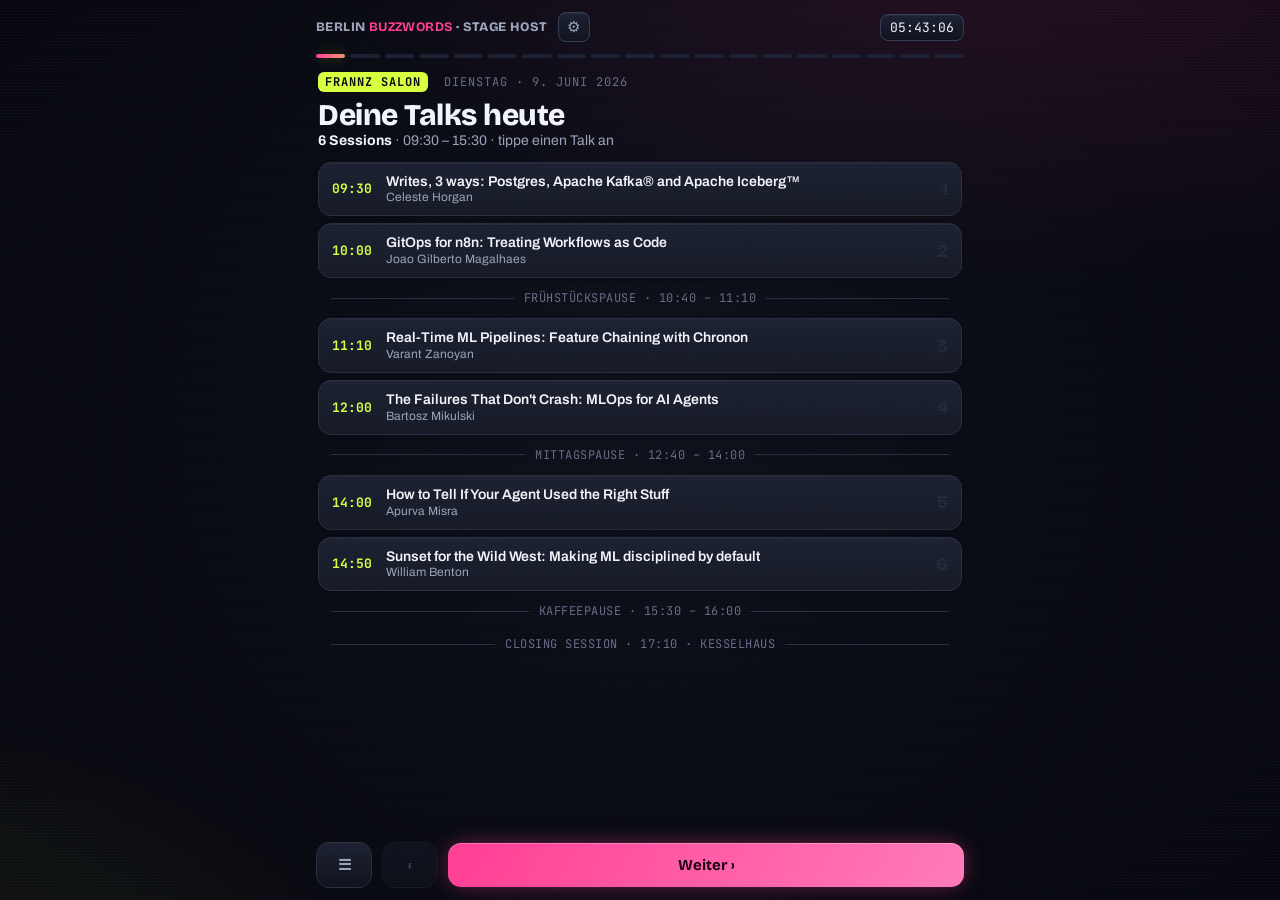
==== commit 083b3ea5: "v2: modularize — load content from external JSON schedule Infrastructure-only refactor (UI/markup/CS" ====
--- a/v2/index.html
+++ b/v2/index.html
@@ -52,80 +52,49 @@
 </div>
 
 <script>
-/* ---------- DATA (Frannz Salon · Dienstag, 9. Juni 2026) ---------- */
-const DAY = [2026,5,9]; // JS month 0-based -> Juni = 5
-const AV = "https://program.berlinbuzzwords.de/media/avatars/";
-
-const talks = [
-  { n:1, start:"09:30", end:"09:50", type:"Short Talk",
-    title:"Writes, 3 ways: Postgres, Apache Kafka\u00ae and Apache Iceberg\u2122",
-    speaker:"Celeste Horgan", role:"Sr. OSS Developer Advocate & OSPO Lead \u00b7 Snowflake",
-    tags:["Data Science","Scale","Store","Short Talk \u00b7 20 min"],
-    photo:AV+"KVW9PZ_xJNiKyO.webp",
-    url:"https://2026.berlinbuzzwords.de/session/writes-3-ways-postgres-apache-kafka-and-apache-iceberg/",
-    intro:`Good morning, everyone, and welcome to the Frannz Salon! Great to see you bright and early. The best way to learn something new is to compare it to something you already know. Our first speaker does exactly that. She will look at three popular data tools \u2014 Postgres, Apache Kafka, and Apache Iceberg \u2014 and how each one writes data. Along the way, we will see how data storage has changed over the years. She leads open source work at Snowflake.`,
-    hand:`Joining us from the open-source team at Snowflake, let's give a warm welcome to Celeste Horgan!`,
-    links:[{l:"LinkedIn",u:"https://www.linkedin.com/in/celeste-horgan/"},{l:"Buzzwords-Profil",u:"https://2026.berlinbuzzwords.de/speaker/celeste-horgan/"},{l:"Talk-Seite",u:"https://2026.berlinbuzzwords.de/session/writes-3-ways-postgres-apache-kafka-and-apache-iceberg/"}],
-    next:{kind:"talk", time:"10:00", desc:"Talk 2 \u00b7 Joao Gilberto Magalhaes", after:null} },
-
-  { n:2, start:"10:00", end:"10:40", type:"Talk",
-    title:"GitOps for n8n: Treating Workflows as Code",
-    speaker:"Joao Gilberto Magalhaes", role:"Software Developer & DevOps / Platform Engineer",
-    tags:["Operations","Scale","Talk \u00b7 40 min"],
-    photo:AV+"BNZBWR_Tmph8m6.webp",
-    url:"https://2026.berlinbuzzwords.de/session/gitops-for-n8n-treating-workflows-as-code/",
-    intro:`Welcome back. Many teams build automation workflows by clicking around in a tool, then copy them by hand between systems. That makes changes hard to track. Our next speaker built an open source tool to fix this. It brings \u201cGitOps\u201d to n8n: you keep your workflows in Git, review them, and deploy them safely. He will show it live, with rollbacks and real lessons. He is a software developer and platform engineer.`,
-    hand:`Straight from the world of platform engineering, the stage is yours, Joao Gilberto Magalhaes!`,
-    links:[{l:"LinkedIn",u:"https://linkedin.com/in/byjg"},{l:"Buzzwords-Profil",u:"https://2026.berlinbuzzwords.de/speaker/joao-gilberto-magalhaes/"},{l:"Talk-Seite",u:"https://2026.berlinbuzzwords.de/session/gitops-for-n8n-treating-workflows-as-code/"}],
-    next:{kind:"break", time:"10:40", desc:"Fr\u00fchst\u00fcckspause", brkEnd:"11:10",
-          after:{time:"11:10", desc:"Talk 3 \u00b7 Varant Zanoyan"}} },
-
-  { n:3, start:"11:10", end:"11:50", type:"Talk",
-    title:"Real-Time ML Pipelines: Feature Chaining with Chronon",
-    speaker:"Varant Zanoyan", role:"Co-Founder \u00b7 Zipline AI \u00b7 Chronon author",
-    tags:["Data Science","Search","Stream","Talk \u00b7 40 min"],
-    photo:AV+"EUZAP8_Epe70ar.webp",
-    url:"https://2026.berlinbuzzwords.de/session/real-time-ml-pipelines-feature-chaining-with-chronon/",
-    intro:`Our next talk is about speed. Modern machine learning needs fresh data in real time \u2014 often in less than a tenth of a second. That is very hard to do. Our speaker helped build Chronon, an open source platform made for exactly this. Using a search example, he will show how to mix embeddings with other data while keeping things fast. He spent more than ten years building data systems at Airbnb and Palantir, and now co-founded Zipline AI.`,
-    hand:`Coming to us from Zipline AI, over to you, Varant Zanoyan!`,
-    links:[{l:"Buzzwords-Profil",u:"https://2026.berlinbuzzwords.de/speaker/varant-zanoyan/"},{l:"Talk-Seite",u:"https://2026.berlinbuzzwords.de/session/real-time-ml-pipelines-feature-chaining-with-chronon/"}],
-    next:{kind:"talk", time:"12:00", desc:"Talk 4 \u00b7 Bartosz Mikulski", after:null} },
-
-  { n:4, start:"12:00", end:"12:40", type:"Talk",
-    title:"The Failures That Don't Crash: MLOps for AI Agents",
-    speaker:"Bartosz Mikulski", role:"Senior Data Engineer \u00b7 Start.io",
-    tags:["Data Science","Operations","Talk \u00b7 40 min"],
-    photo:AV+"FBBMGW_isrE4QY.webp",
-    url:"https://2026.berlinbuzzwords.de/session/the-failures-that-dont-crash-mlops-for-ai-agents/",
-    intro:`Welcome back from lunch! I hope you ate well. AI agents often fail in a quiet way: they give a confident answer that is simply wrong, and nothing crashes. Our next speaker takes four trusted ideas from large systems and shows how to use them with AI agents \u2014 like shadow testing and smarter circuit breakers. He is a Senior Data Engineer at Start.io and has written hundreds of articles on this topic.`,
-    hand:`All the way from Start.io, please give it up for Bartosz Mikulski!`,
-    links:[{l:"Blog",u:"https://mikulskibartosz.name"},{l:"LinkedIn",u:"https://www.linkedin.com/in/mikulskibartosz/"},{l:"Buzzwords-Profil",u:"https://2026.berlinbuzzwords.de/speaker/bartosz-mikulski/"},{l:"Talk-Seite",u:"https://2026.berlinbuzzwords.de/session/the-failures-that-dont-crash-mlops-for-ai-agents/"}],
-    next:{kind:"break", time:"12:40", desc:"Mittagspause", brkEnd:"14:00",
-          after:{time:"14:00", desc:"Talk 5 \u00b7 Apurva Misra"}} },
-
-  { n:5, start:"14:00", end:"14:40", type:"Talk",
-    title:"How to Tell If Your Agent Used the Right Stuff",
-    speaker:"Apurva Misra", role:"ML Engineer & Founder \u00b7 Sentick",
-    tags:["Data Science","Operations","Stories","Talk \u00b7 40 min"],
-    photo:AV+"H798FW_8wZ5nd6.webp",
-    url:"https://2026.berlinbuzzwords.de/session/how-to-tell-if-your-agent-used-the-right-stuff/",
-    intro:`Our next talk stays with AI agents. Many \u201cagent failures\u201d are really context problems in disguise: the agent never saw the right information. Our speaker will show how to check what your agent actually used \u2014 with tracing, good test sets, and small probe questions. That way you can measure quality, not just guess. She is a machine learning engineer and the founder of Sentick.`,
-    hand:`Joining us from Sentick, a big welcome for Apurva Misra!`,
-    links:[{l:"LinkedIn",u:"https://www.linkedin.com/in/misraapurva/"},{l:"Buzzwords-Profil",u:"https://2026.berlinbuzzwords.de/speaker/apurva-misra/"},{l:"Talk-Seite",u:"https://2026.berlinbuzzwords.de/session/how-to-tell-if-your-agent-used-the-right-stuff/"}],
-    next:{kind:"talk", time:"14:50", desc:"Talk 6 \u00b7 William Benton", after:null} },
-
-  { n:6, start:"14:50", end:"15:30", type:"Talk",
-    title:"Sunset for the Wild West: Making ML disciplined by default",
-    speaker:"William Benton", role:"Software Engineer \u00b7 NVIDIA",
-    tags:["Data Science","Operations","Scale","Talk \u00b7 40 min"],
-    photo:AV+"V7EF3R_GZC4FA0.webp",
-    url:"https://2026.berlinbuzzwords.de/session/sunset-for-the-wild-west-making-ml-disciplined-by-default/",
-    intro:`This is our last talk here in the Frannz Salon today. Many machine learning tricks start as clever hacks that just happen to work. But building real, reliable systems needs more order than that. Our last speaker shares an open source stack that helps both researchers and infrastructure teams \u2014 and shows their goals are closer than they think. He is a software engineer at NVIDIA.`,
-    hand:`Straight from the team at NVIDIA, let's hear it for William Benton!`,
-    links:[{l:"LinkedIn",u:"https://www.linkedin.com/in/willbenton/"},{l:"Fediverse",u:"https://fedi.freevariable.com/@willb"},{l:"Buzzwords-Profil",u:"https://2026.berlinbuzzwords.de/speaker/william-benton/"},{l:"Talk-Seite",u:"https://2026.berlinbuzzwords.de/session/sunset-for-the-wild-west-making-ml-disciplined-by-default/"}],
-    next:{kind:"break", time:"15:30", desc:"Kaffeepause", brkEnd:"16:00",
-          after:{time:"17:10", desc:"Closing Session \u00b7 Kesselhaus"}} },
-];
+/* ---------- schedule data (loaded at runtime from a JSON file) ----------
+   Content lives in v2/data/*.json — see SCHEMA.md for the format.
+   Choose a schedule via the URL:  ?data=data/<file>.json
+   (default: Frannz Salon · Tue 9 Jun 2026). */
+let talks   = [];      // per-talk objects (see schema); each t.next is derived below
+let BREAKS  = [];      // [{ afterTalk, name, start, end }]
+let CLOSING = null;    // { label, time, room }
+let META    = {};      // { event, room, date, dayLabel, agendaTitle, avatarBase }
+let DAY     = [2026,5,9]; // [year, month0-based, day] — derived from meta.date
+let AV      = "";         // avatar base url — from meta.avatarBase
+
+function parseDate(s){ const [y,m,d]=String(s).split("-").map(Number); return [y,(m||1)-1,d||1]; }
+
+// derive each talk's "next" pointer (next talk / break / closing) from the ordered schedule
+function buildNext(){
+  talks.forEach((t,i)=>{
+    const nextTalk  = talks[i+1] || null;
+    const afterTalk = nextTalk ? {time:nextTalk.start, desc:`Talk ${nextTalk.n} · ${nextTalk.speaker}`} : null;
+    const afterClose= CLOSING  ? {time:CLOSING.time,  desc:`${CLOSING.label} · ${CLOSING.room}`} : null;
+    const brk = BREAKS.find(b=>b.afterTalk===t.n);
+    if(brk){
+      t.next = {kind:"break", time:brk.start, desc:brk.name, brkEnd:brk.end, after: afterTalk||afterClose};
+    } else if(nextTalk){
+      t.next = {kind:"talk", time:nextTalk.start, desc:`Talk ${nextTalk.n} · ${nextTalk.speaker}`, after:null};
+    } else {
+      t.next = {kind:"event", time:(CLOSING?CLOSING.time:t.end), desc:(afterClose?afterClose.desc:""), after:null};
+    }
+  });
+}
+
+function applySchedule(s){
+  META    = s.meta || {};
+  AV      = META.avatarBase || "";
+  if(META.date) DAY = parseDate(META.date);
+  BREAKS  = Array.isArray(s.breaks) ? s.breaks : [];
+  CLOSING = s.closing || null;
+  talks = (s.talks || []).map((t,i)=>{
+    const photo = /^https?:\/\//.test(t.photo||"") ? t.photo : AV + (t.photo||"");
+    return {...t, n: (t.n!=null ? t.n : i+1), photo};
+  });
+  buildNext();
+  if(META.room) document.title = "Stage Host · " + META.room;
+}
 
 /* ---------- time helpers ---------- */
 function hm(str){const [h,m]=str.split(":").map(Number);const d=new Date(DAY[0],DAY[1],DAY[2],h,m,0,0);return d;}
@@ -195,7 +164,6 @@
 function renderAgenda(){
   const {n,liveIdx}=curState();
   let rows="";
-  const breaksAfter={2:["Frühstückspause","10:40 – 11:10"],4:["Mittagspause","12:40 – 14:00"],6:["Kaffeepause","15:30 – 16:00"]};
   talks.forEach((t,i)=>{
     const isNow = (i===liveIdx);
     const tag = isNow ? `<span class="nowtag">${n>=hm(t.start)?'LÄUFT':'GLEICH'}</span>` : "";
@@ -203,20 +171,22 @@
       <div class="t">${t.start}</div>
       <div><div class="tt">${esc(t.title)}${tag}</div><div class="sp">${esc(t.speaker)}</div></div>
       <div class="num">${t.n}</div></div>`;
-    if(breaksAfter[t.n]) rows+=`<div class="brk">${breaksAfter[t.n][0]} · ${breaksAfter[t.n][1]}</div>`;
-  });
-  rows+=`<div class="brk">Closing Session · 17:10 · Kesselhaus</div>`;
+    const b = BREAKS.find(x=>x.afterTalk===t.n);
+    if(b) rows+=`<div class="brk">${esc(b.name)} · ${b.start} – ${b.end}</div>`;
+  });
+  if(CLOSING) rows+=`<div class="brk">${esc(CLOSING.label)} · ${CLOSING.time} · ${esc(CLOSING.room)}</div>`;
+  const count=talks.length, range=count?`${talks[0].start} – ${talks[count-1].end}`:"";
   return `<div class="agenda">
-    <div class="kicker"><span class="pill">FRANNZ SALON</span> Dienstag · 9. Juni 2026</div>
-    <h1>Deine Talks heute</h1>
-    <div class="sub"><b>6 Sessions</b> · 09:30 – 15:30 · tippe einen Talk an</div>
+    <div class="kicker"><span class="pill">${esc((META.room||"").toUpperCase())}</span> ${esc(META.dayLabel||"")}</div>
+    <h1>${esc(META.agendaTitle||"Deine Talks heute")}</h1>
+    <div class="sub"><b>${count} Sessions</b> · ${range} · tippe einen Talk an</div>
     <div class="list">${rows}</div>
   </div>`;
 }
 
 function renderOverview(t){
-  return `<div class="kicker"><span class="pill">TALK ${t.n}/8</span> ${esc(t.type)}</div>
-    <div class="timeblock">${t.start} – ${t.end} <span class="dur">· Frannz Salon</span></div>
+  return `<div class="kicker"><span class="pill">TALK ${t.n}/${talks.length}</span> ${esc(t.type)}</div>
+    <div class="timeblock">${t.start} – ${t.end} <span class="dur">· ${esc(META.room||"")}</span></div>
     <div class="ov-title">${esc(t.title)}</div>
     <div class="spk">
       <img class="ava" src="${t.photo}" alt="${esc(t.speaker)}"
@@ -478,11 +448,31 @@
 document.getElementById("test10").onclick=()=>{unlockAudio();fireAlert(10);};
 document.getElementById("test5").onclick=()=>{unlockAudio();fireAlert(5);};
 
-/* boot */
-buildSlides();
-render();
-setInterval(tick,1000);
-tick();
+/* boot — load the schedule JSON, then start the app */
+function scheduleFile(){
+  return new URLSearchParams(location.search).get("data") || "data/frannz-salon-2026-06-09.json";
+}
+async function boot(){
+  const file=scheduleFile();
+  try{
+    const res=await fetch(file,{cache:"no-cache"});
+    if(!res.ok) throw new Error("HTTP "+res.status);
+    applySchedule(await res.json());
+  }catch(err){
+    stage.innerHTML=`<div class="slide show">
+      <div class="kicker">Fehler</div>
+      <h1 style="font-family:'Bricolage Grotesque';font-weight:800;font-size:24px;margin:10px 0 6px">Schedule konnte nicht geladen werden</h1>
+      <div class="cd-for"><b>${esc(file)}</b><br>${esc(String(err&&err.message||err))}</div>
+      <div class="anm-hint" style="margin-top:14px">ℹ️ <span>Beim lokalen Öffnen via <b>file://</b> blockiert der Browser <code>fetch</code>. Über einen Webserver (z.&nbsp;B. GitHub Pages) öffnen.</span></div>
+    </div>`;
+    return;
+  }
+  buildSlides();
+  render();
+  setInterval(tick,1000);
+  tick();
+}
+boot();
 </script>
 </body>
 </html>
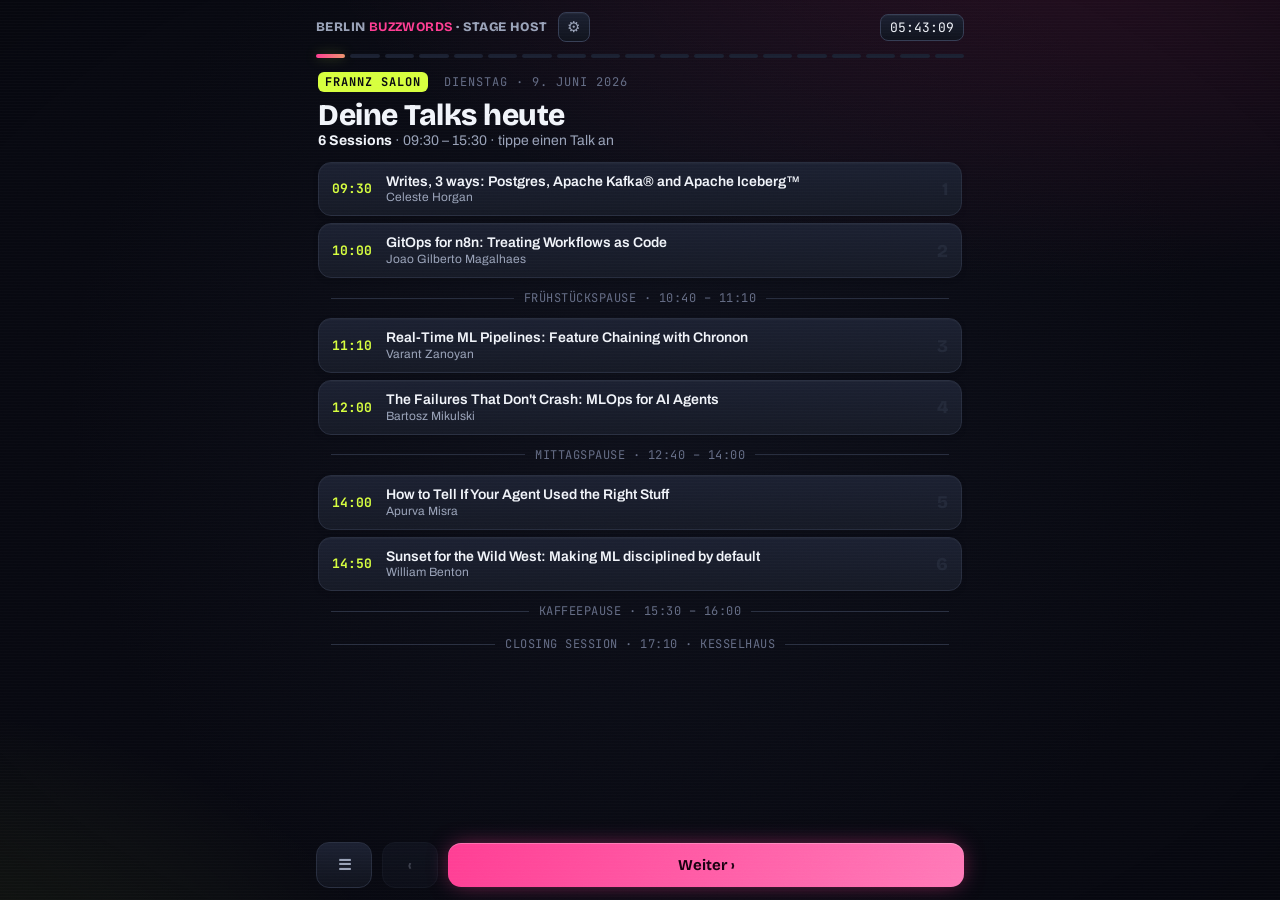
==== commit 09e6199d: "v2: schedule chooser in settings + Maschinenhaus/Kesselhaus slots - Settings sheet: <select> to swit" ====
--- a/v2/index.html
+++ b/v2/index.html
@@ -27,6 +27,11 @@
 
   <div class="sheet" id="sheet">
     <div class="panel">
+      <div class="schedwrap" id="schedWrap">
+        <h3>Bühne &amp; Tag</h3>
+        <p>Welches Programm möchtest du hosten?</p>
+        <select id="schedSel" class="schedsel" aria-label="Schedule wählen"></select>
+      </div>
       <h3>Programm-Versatz</h3>
       <p>Standard ist die geplante Uhrzeit aus dem Schedule. Läuft das Programm vor oder nach, kannst du hier alle Countdowns verschieben.</p>
       <div class="offset">
@@ -176,10 +181,14 @@
   });
   if(CLOSING) rows+=`<div class="brk">${esc(CLOSING.label)} · ${CLOSING.time} · ${esc(CLOSING.room)}</div>`;
   const count=talks.length, range=count?`${talks[0].start} – ${talks[count-1].end}`:"";
+  const sub = count ? `<b>${count} Sessions</b> · ${range} · tippe einen Talk an` : `Noch kein Programm hinterlegt`;
+  const note = count ? "" :
+    `<div class="anm-hint" style="margin-top:6px">📝 <span>Programm in <b>${esc(scheduleFile())}</b> eintragen — siehe <b>SCHEMA.md</b> (inkl. LLM-Prompt).</span></div>`;
   return `<div class="agenda">
     <div class="kicker"><span class="pill">${esc((META.room||"").toUpperCase())}</span> ${esc(META.dayLabel||"")}</div>
     <h1>${esc(META.agendaTitle||"Deine Talks heute")}</h1>
-    <div class="sub"><b>${count} Sessions</b> · ${range} · tippe einen Talk an</div>
+    <div class="sub">${sub}</div>
+    ${note}
     <div class="list">${rows}</div>
   </div>`;
 }
@@ -452,7 +461,24 @@
 function scheduleFile(){
   return new URLSearchParams(location.search).get("data") || "data/frannz-salon-2026-06-09.json";
 }
+// populate the settings chooser from data/index.json (list of available schedules)
+async function loadScheduleMenu(){
+  const sel=document.getElementById("schedSel"), wrap=document.getElementById("schedWrap");
+  if(!sel) return;
+  try{
+    const res=await fetch("data/index.json",{cache:"no-cache"});
+    if(!res.ok) throw new Error();
+    const list=(await res.json()).schedules||[];
+    if(!list.length) throw new Error();
+    const cur=scheduleFile();
+    sel.innerHTML=list.map(s=>`<option value="${esc(s.file)}"${s.file===cur?" selected":""}>${esc(s.label)}</option>`).join("");
+    sel.onchange=()=>{ const p=new URLSearchParams(location.search); p.set("data",sel.value); location.search=p.toString(); };
+  }catch(e){
+    if(wrap) wrap.style.display="none";   // no manifest → hide the chooser
+  }
+}
 async function boot(){
+  loadScheduleMenu();
   const file=scheduleFile();
   try{
     const res=await fetch(file,{cache:"no-cache"});
--- a/v2/styles.css
+++ b/v2/styles.css
@@ -180,6 +180,15 @@
   .sheet .panel{width:100%;background:var(--bg2);border-top:1px solid var(--line);border-radius:20px 20px 0 0;padding:18px 20px calc(env(safe-area-inset-bottom) + 22px);box-shadow:var(--shadow)}
   .sheet h3{font-family:"Bricolage Grotesque";font-size:18px;margin-bottom:4px}
   .sheet p{font-size:13px;color:var(--mut);line-height:1.4;margin-bottom:14px}
+  .schedwrap{margin-bottom:18px;padding-bottom:18px;border-bottom:1px solid var(--line)}
+  .schedsel{width:100%;appearance:none;-webkit-appearance:none;cursor:pointer;
+    font-family:"JetBrains Mono";font-weight:700;font-size:14px;color:var(--ink);
+    background:linear-gradient(180deg,var(--card2),var(--card));border:1px solid var(--line2);
+    border-radius:12px;padding:13px 40px 13px 14px;box-shadow:inset 0 1px 0 rgba(255,255,255,.04);
+    background-image:linear-gradient(180deg,var(--card2),var(--card)),
+      url("data:image/svg+xml,%3Csvg xmlns='http://www.w3.org/2000/svg' width='12' height='8' viewBox='0 0 12 8'%3E%3Cpath d='M1 1l5 5 5-5' fill='none' stroke='%23d7ff3e' stroke-width='2'/%3E%3C/svg%3E");
+    background-repeat:no-repeat;background-position:right 14px center}
+  .schedsel:focus{outline:none;border-color:var(--accent)}
   .offset{display:flex;align-items:center;gap:12px;justify-content:center}
   .offset button{width:48px;height:48px;border-radius:12px;border:1px solid var(--line);background:var(--card);color:var(--ink);font-size:22px;font-family:"JetBrains Mono";cursor:pointer}
   .offset .val{font-family:"JetBrains Mono";font-weight:700;font-size:26px;min-width:96px;text-align:center}
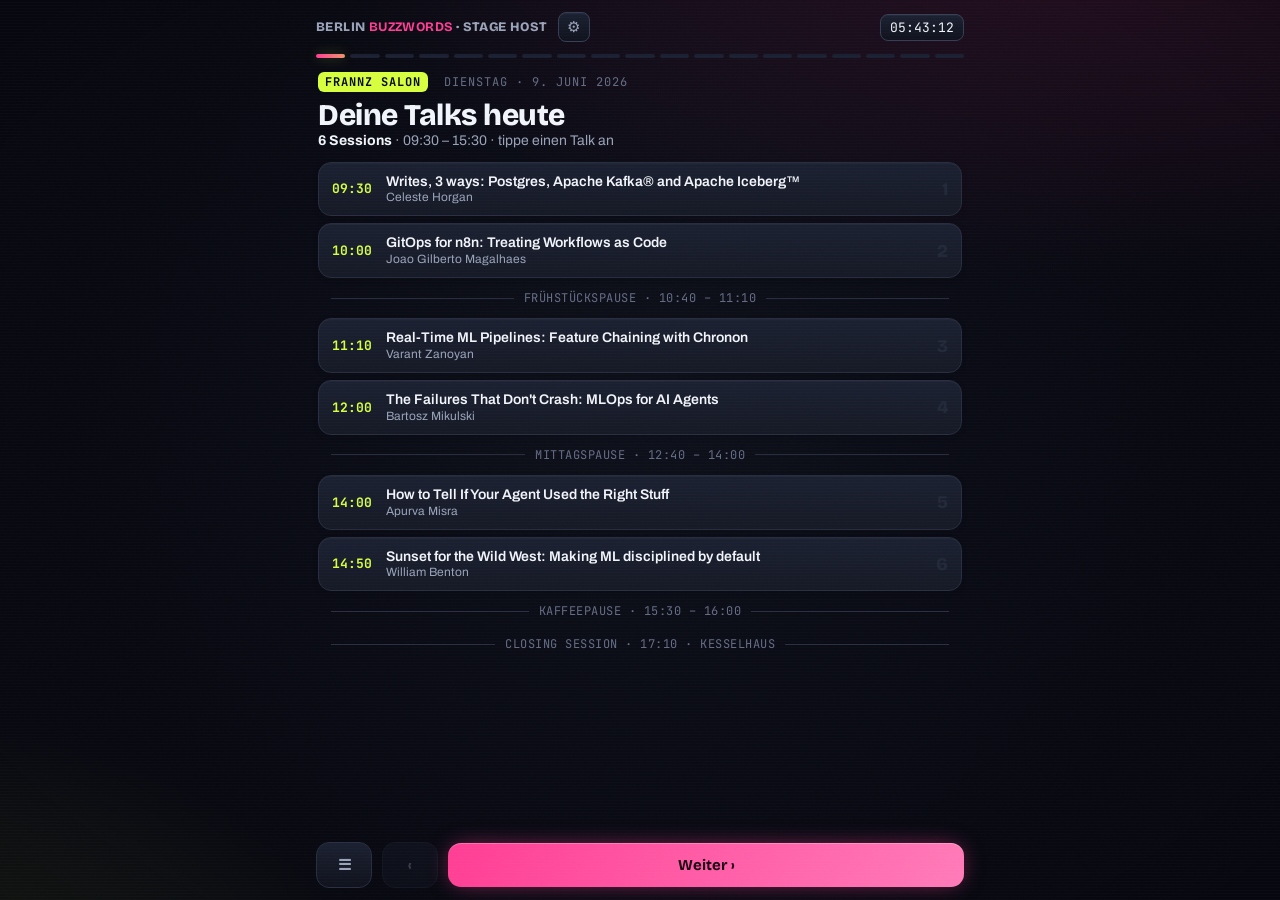
==== commit 7de3434f: "v2: cache-bust styles.css so the Anmoderation scroll fix loads Append ?v=2 to the stylesheet link; b" ====
--- a/v2/index.html
+++ b/v2/index.html
@@ -7,7 +7,7 @@
 <link rel="preconnect" href="https://fonts.googleapis.com">
 <link rel="preconnect" href="https://fonts.gstatic.com" crossorigin>
 <link href="https://fonts.googleapis.com/css2?family=Bricolage+Grotesque:opsz,wght@12..96,500;12..96,700;12..96,800&family=Archivo:wght@400;500;600&family=JetBrains+Mono:wght@500;700&display=swap" rel="stylesheet">
-<link rel="stylesheet" href="styles.css">
+<link rel="stylesheet" href="styles.css?v=2">
 </head>
 <body>
 <div id="flash" aria-hidden="true"></div>
--- a/v2/styles.css
+++ b/v2/styles.css
@@ -102,7 +102,7 @@
   /* ANMODERATION */
   .anm-name{font-family:"Bricolage Grotesque";font-weight:700;font-size:18px;margin:8px 0 2px}
   .anm-name span{color:var(--magenta)}
-  .script{background:var(--card);border:1px solid var(--line);border-left:3px solid var(--magenta);border-radius:14px;padding:18px 19px;font-size:23px;line-height:1.55;margin-top:10px}
+  .script{background:var(--card);border:1px solid var(--line);border-left:3px solid var(--magenta);border-radius:14px;padding:18px 19px;font-size:23px;line-height:1.55;margin-top:10px;flex-shrink:0}
   .script .sent{display:block;margin-bottom:9px}
   .script .hand{display:block;margin-top:14px;color:var(--accent);font-weight:700;font-size:24px}
   .anm-hint{margin-top:12px;font-size:12.5px;color:var(--mut);display:flex;gap:8px;align-items:flex-start;line-height:1.35}
